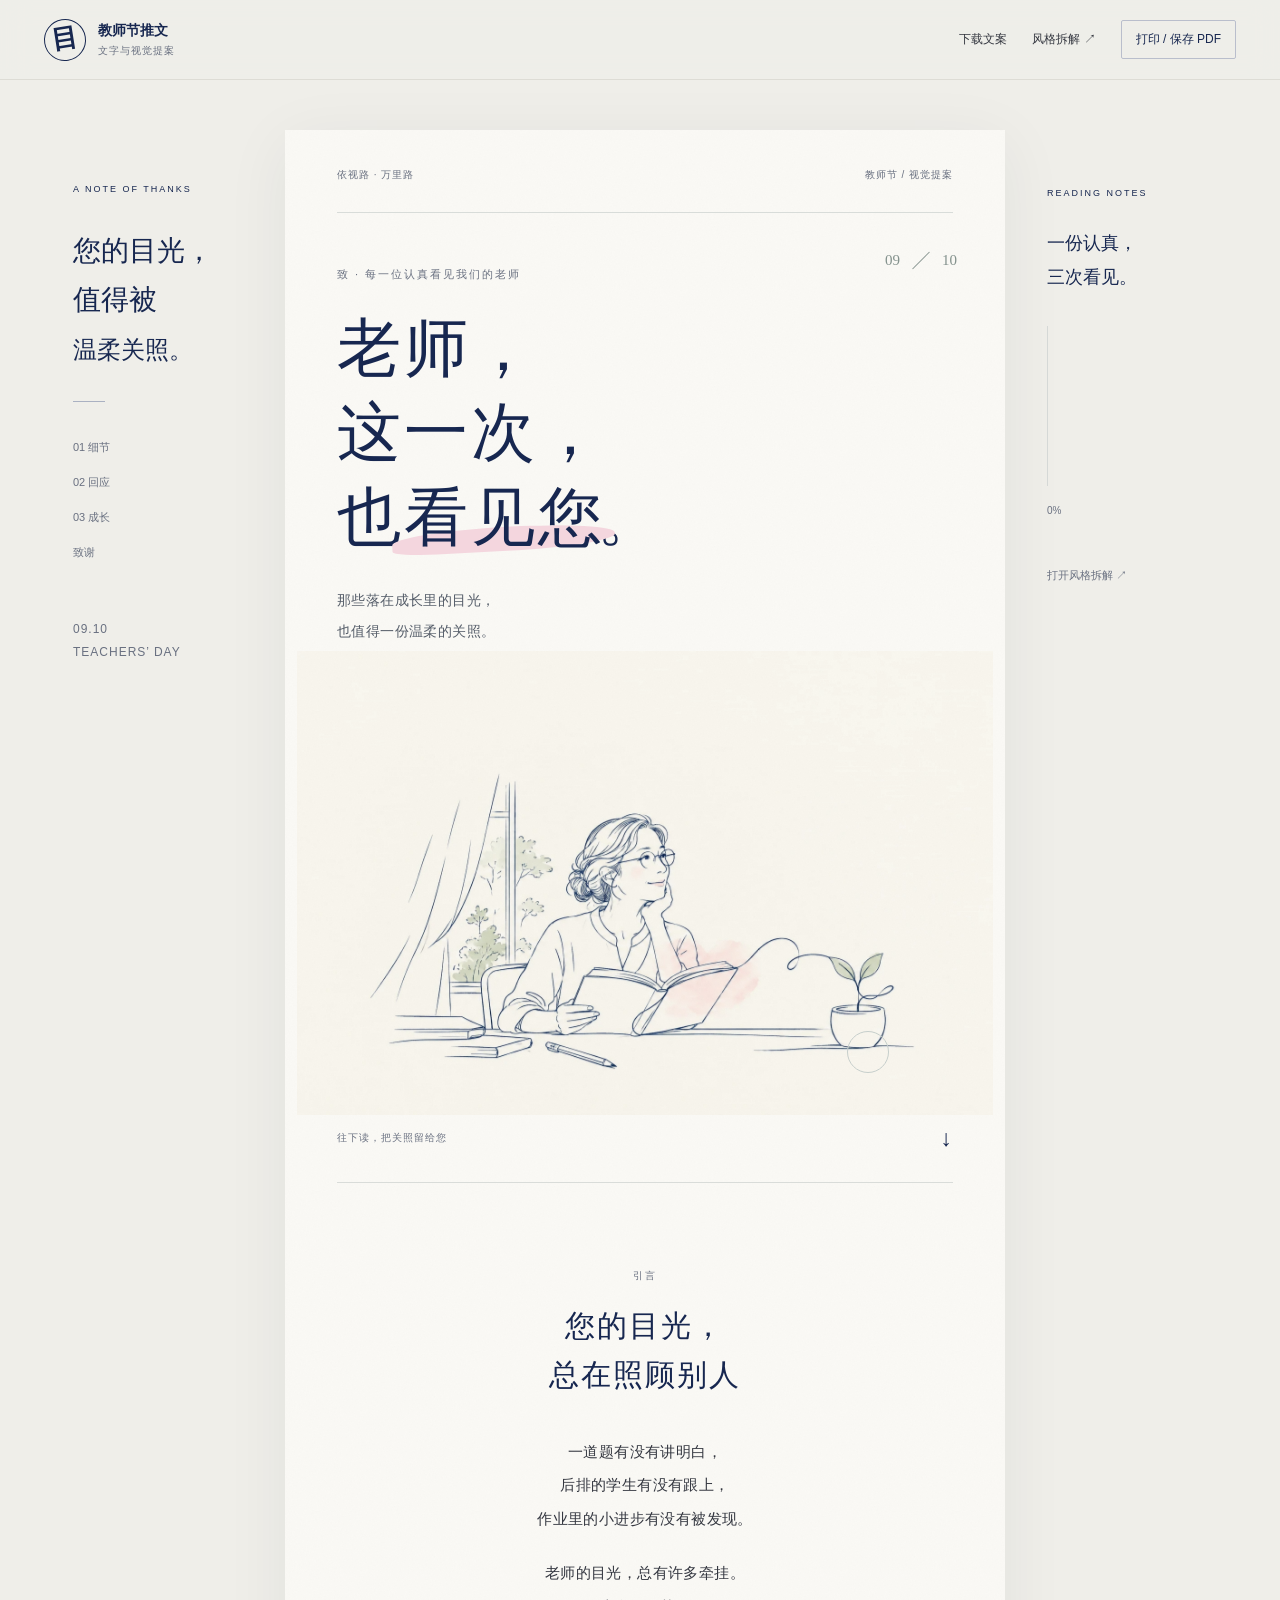
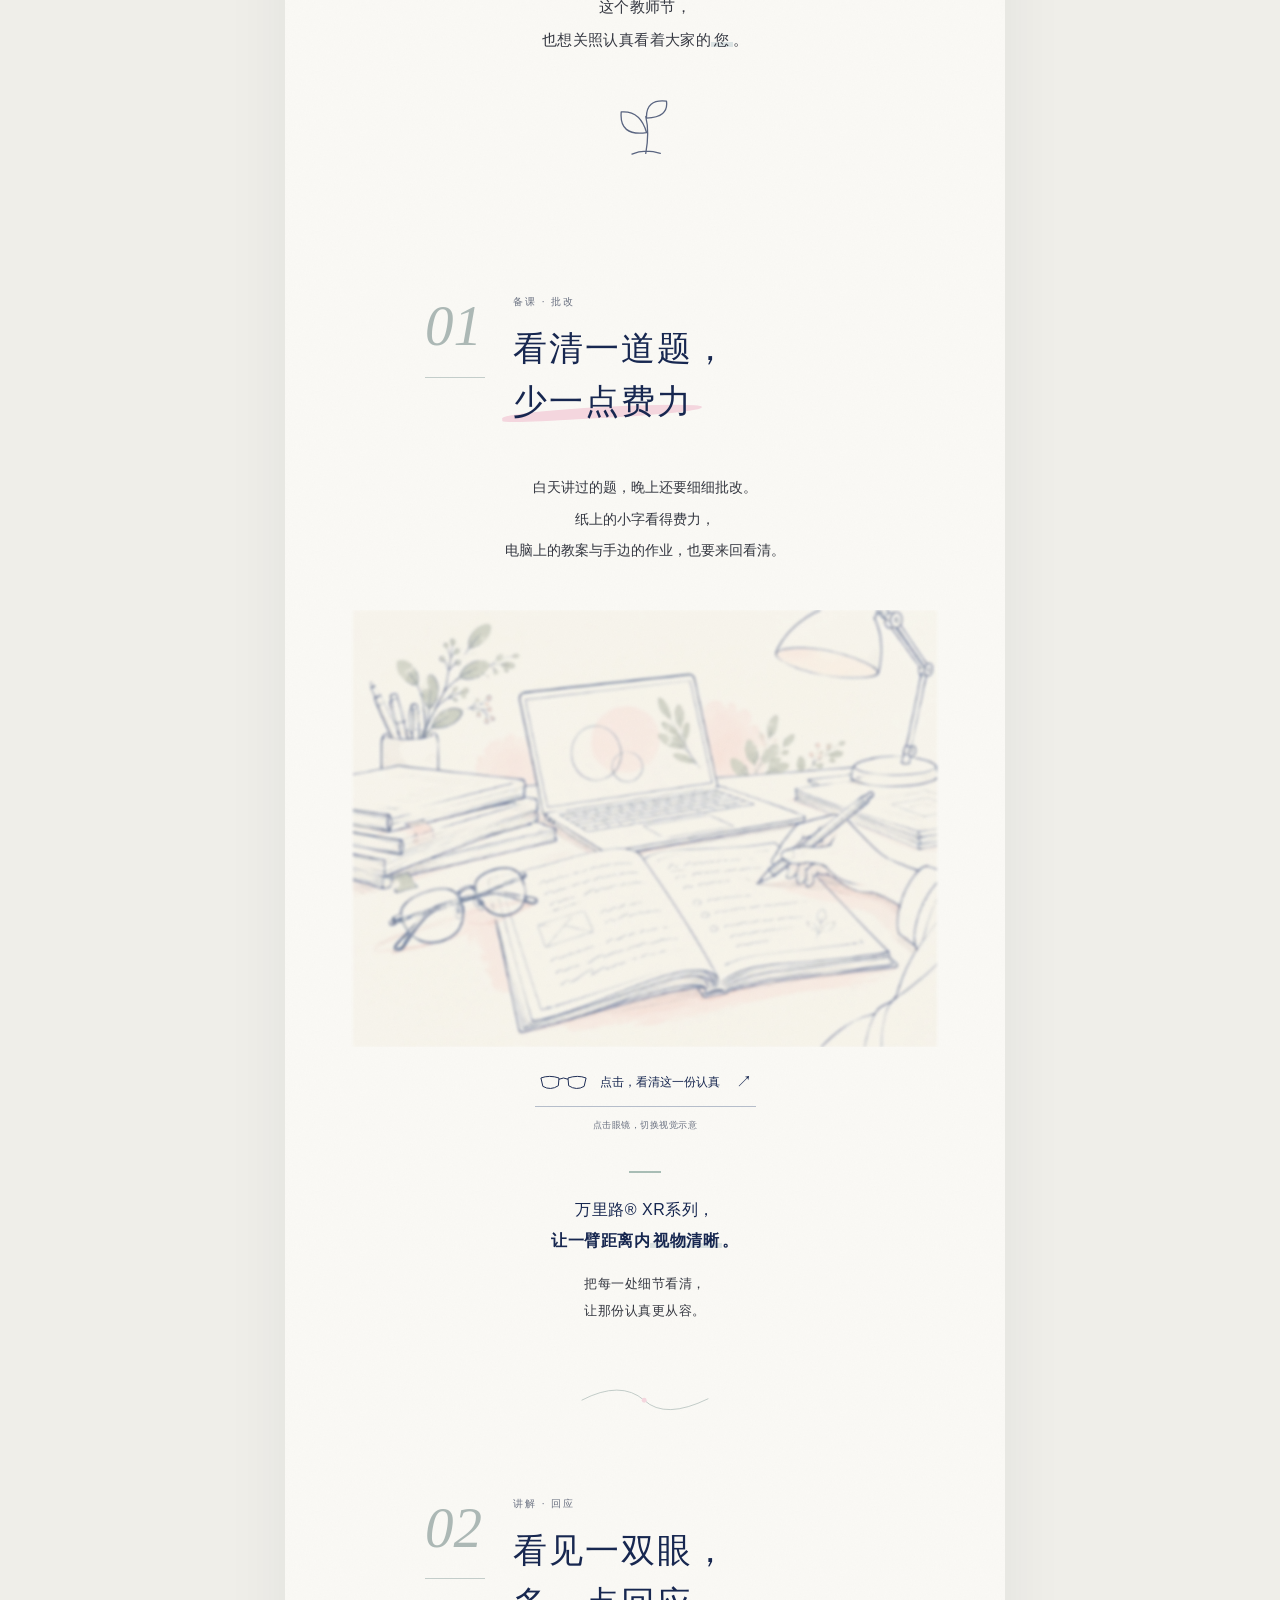
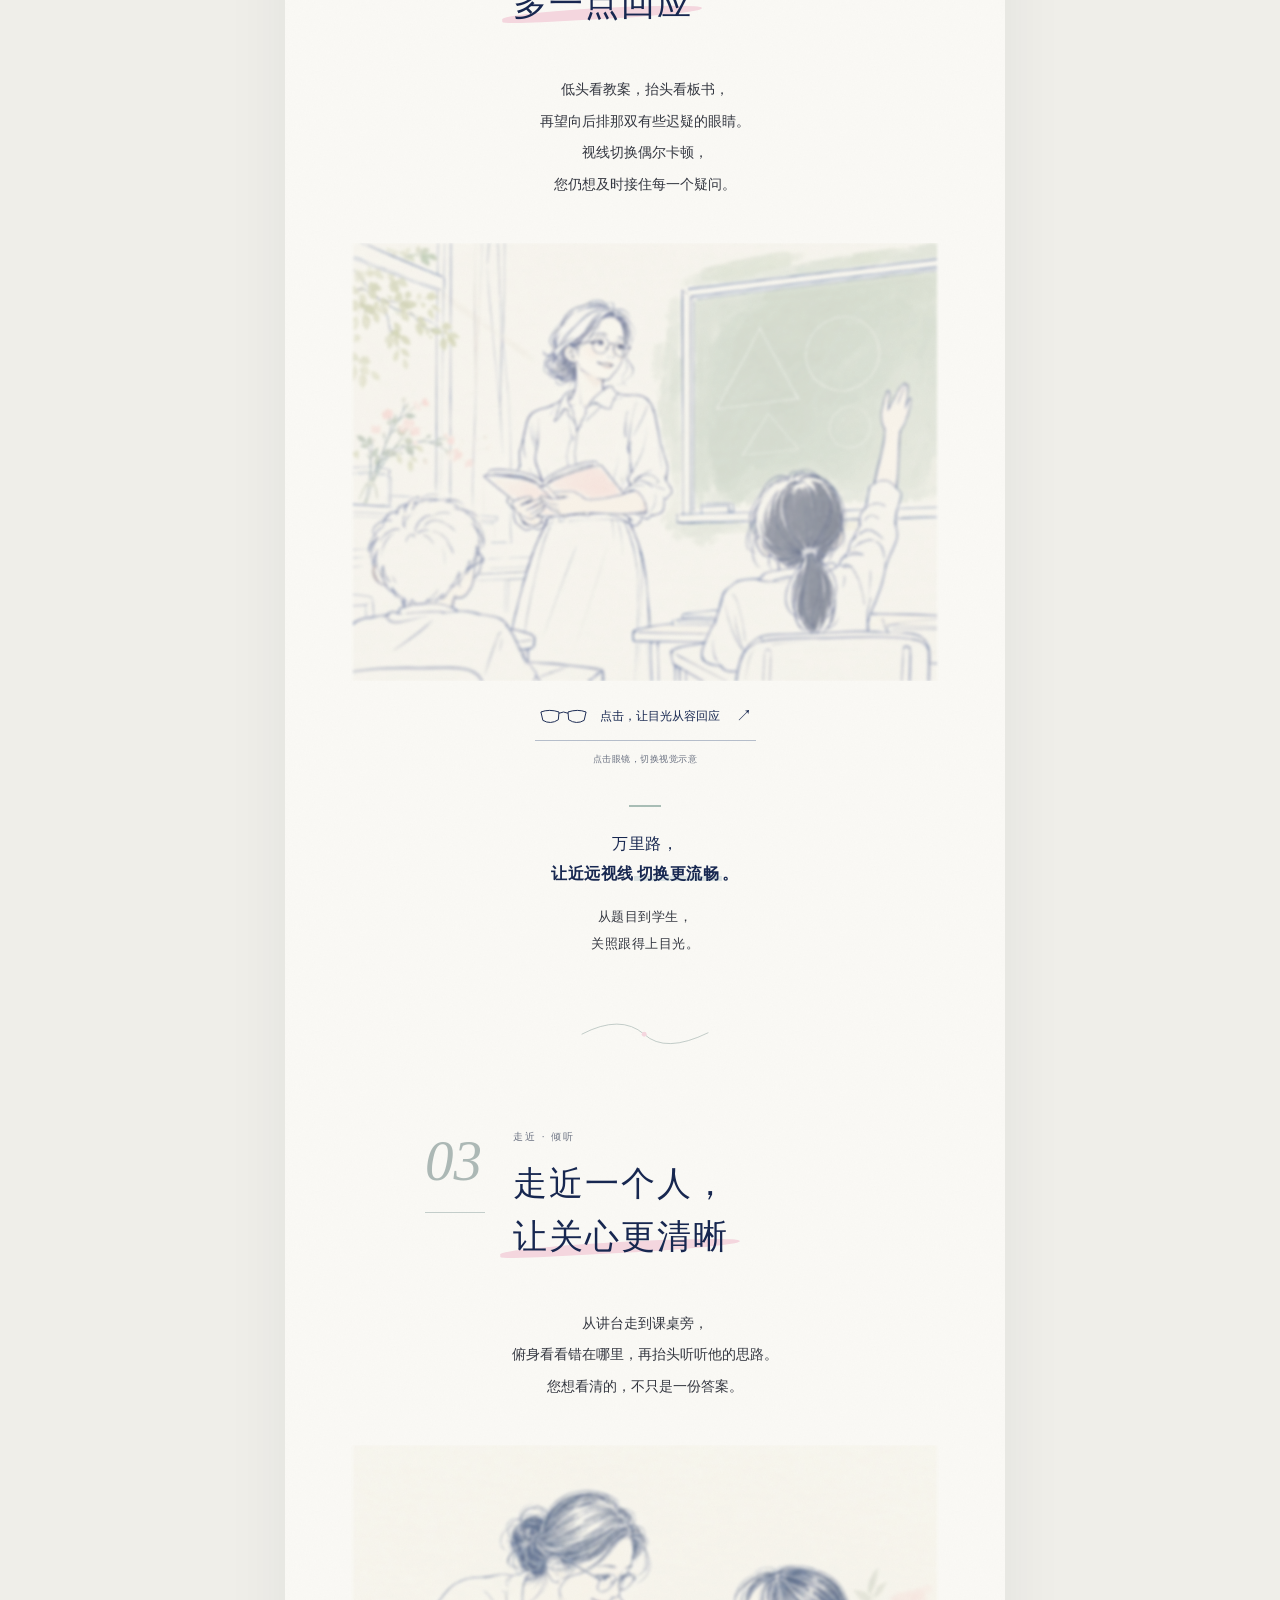
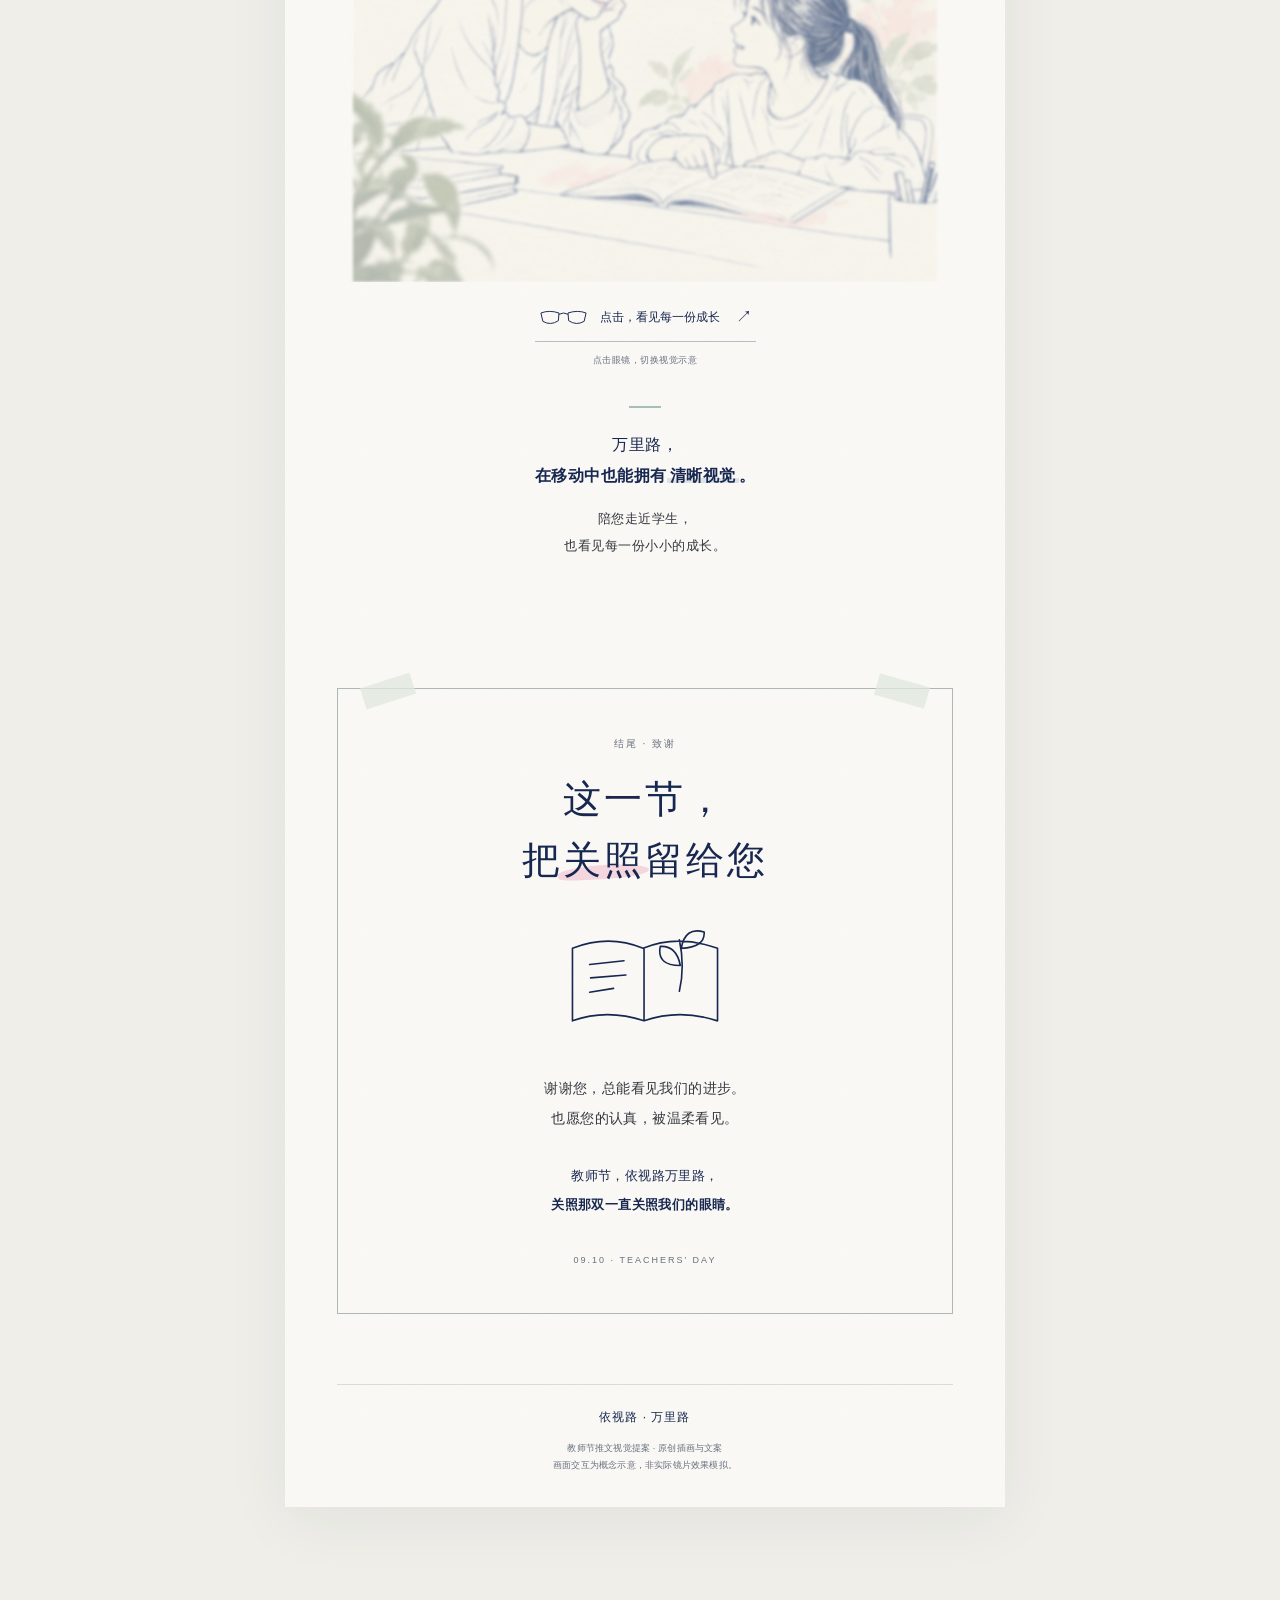
==== index.html @ 5882c9ba "Publish Teachers Day editorial preview" ====
<!doctype html>
<html lang="zh-CN">
<head><meta charset="utf-8"><meta name="viewport" content="width=device-width,initial-scale=1"><title>老师，这一次，也看见您｜教师节推文视觉提案</title><meta name="description" content="教师节公众号推文视觉提案，以纸感、藏蓝线稿与清晰视野交互，关照一直关照我们的眼睛。"><link rel="stylesheet" href="styles.css"><link rel="icon" href="data:image/svg+xml,%3Csvg xmlns='http://www.w3.org/2000/svg' viewBox='0 0 64 64'%3E%3Crect width='64' height='64' rx='32' fill='%23172750'/%3E%3Ctext x='32' y='44' text-anchor='middle' font-size='38' fill='%23faf9f5'%3E目%3C/text%3E%3C/svg%3E"><meta property="og:title" content="老师，这一次，也看见您｜教师节推文视觉提案"><meta property="og:description" content="纸感线稿与互动场景，关照那双一直关照我们的眼睛。"><meta property="og:type" content="website"><meta property="og:url" content="https://mon24123.github.io/teachers-day-editorial-preview/"><meta property="og:image" content="https://mon24123.github.io/teachers-day-editorial-preview/assets/hero.png"></head>
<body>
<header class="toolbar"><a class="project" href="index.html"><span class="project-mark">目</span><span>教师节推文<span class="project-sub">文字与视觉提案</span></span></a><nav aria-label="预览工具"><a href="文案.txt" download>下载文案</a><a href="style.html">风格拆解 <span aria-hidden="true">↗</span></a><button type="button" id="print">打印 / 保存 PDF</button></nav></header>
<div class="reading-layout">
<aside class="side-note"><span class="tiny">A NOTE OF THANKS</span><p>您的目光，<br>值得被<br><em>温柔关照。</em></p><span class="side-rule"></span><a href="#chapter-1">01 细节</a><a href="#chapter-2">02 回应</a><a href="#chapter-3">03 成长</a><a href="#closing">致谢</a><span class="side-foot">09.10<br>TEACHERS’ DAY</span></aside>
<main class="paper" id="article">
<section class="cover" aria-labelledby="title">
<div class="article-meta"><span>依视路 · 万里路</span><span>教师节 / 视觉提案</span></div>
<div class="cover-date"><span>09</span><i></i><span>10</span></div>
<p class="eyebrow">致 · 每一位认真看见我们的老师</p>
<h1 id="title">老师，<br>这一次，<br>也<span class="brush">看见您</span><span class="title-dot">。</span></h1>
<p class="cover-deck">那些落在成长里的目光，<br>也值得一份温柔的关照。</p>
<div class="cover-art"><img src="assets/hero.webp" alt="原创线稿插画：戴眼镜的老师在窗边备课，桌上有一本打开的书和一株幼苗。" width="1536" height="1024" fetchpriority="high"><span class="art-circle"></span></div>
<div class="scroll-cue"><span>往下读，把关照留给您</span><span aria-hidden="true">↓</span></div>
</section>
<section class="prologue" aria-labelledby="intro-title">
<span class="section-label">引言</span><h2 id="intro-title">您的目光，<br>总在照顾别人</h2>
<p>一道题有没有讲明白，<br>后排的学生有没有跟上，<br>作业里的小进步有没有被发现。</p>
<p>老师的目光，总有许多牵挂。<br>这个教师节，<br>也想关照认真看着大家的<span class="underline">您</span>。</p>
<div class="doodle sprout" aria-hidden="true"><svg viewBox="0 0 120 90"><path d="M61 80 Q66 52 61 32 M62 53 Q26 58 29 26 Q54 24 62 53 M62 34 Q61 9 88 12 Q91 33 62 34 M43 81 Q59 74 80 80"/></svg></div>
</section>
<section class="chapter" id="chapter-1" aria-labelledby="chapter-title-1">
<div class="chapter-head"><span class="chapter-number">01</span><div><span class="section-label">备课 · 批改</span><h2 id="chapter-title-1">看清一道题，<br><span class="brush small">少一点费力</span></h2></div></div>
<div class="chapter-copy"><p>白天讲过的题，晚上还要细细批改。<br>纸上的小字看得费力，<br>电脑上的教案与手边的作业，也要来回看清。</p></div>
<div class="vision-scene" data-scene="1"><div class="scene-view"><img class="scene-image" src="assets/desk.webp" alt="原创线稿插画：老师的手在作业本上批注，旁边放着备课电脑与教案。" width="1536" height="1024" loading="lazy"><div class="lens-outline" aria-hidden="true"><svg viewBox="0 0 640 430" preserveAspectRatio="none"><path d="M 7 177 C -10 64 120 33 251 51 C 340 63 345 166 302 255 C 257 336 114 348 42 281 C 23 262 11 221 7 177 Z M 633 177 C 650 64 520 33 389 51 C 300 63 295 166 338 255 C 383 336 526 348 598 281 C 617 262 629 221 633 177 Z M 309 117 Q 320 103 331 117"/></svg></div></div><button class="focus-toggle" type="button" aria-pressed="false" aria-label="查看场景一的清晰视野视觉示意"><svg viewBox="0 0 76 26" aria-hidden="true"><path d="M3 6 Q16 1 31 6 L30 18 Q18 26 6 19 Z M45 6 Q60 1 73 6 L70 19 Q58 26 46 18 Z M31 8 Q38 4 45 8"/></svg><span>点击，看清这一份认真</span><span class="toggle-arrow" aria-hidden="true">↗</span></button><span class="scene-caption">点击眼镜，切换视觉示意</span></div>
<div class="benefit"><span class="benefit-marker" aria-hidden="true"></span><p>万里路® XR系列，<br><strong>让一臂距离内<span class="underline">视物清晰</span>。</strong></p><p class="benefit-end">把每一处细节看清，<br>让那份认真更从容。</p></div>
</section>
<div class="interlude" aria-hidden="true"><svg viewBox="0 0 160 40"><path d="M2 20 Q50 -5 79 20 Q105 44 158 18"/><circle cx="79" cy="20" r="3"/></svg></div>
<section class="chapter" id="chapter-2" aria-labelledby="chapter-title-2">
<div class="chapter-head"><span class="chapter-number">02</span><div><span class="section-label">讲解 · 回应</span><h2 id="chapter-title-2">看见一双眼，<br><span class="brush small">多一点回应</span></h2></div></div>
<div class="chapter-copy"><p>低头看教案，抬头看板书，<br>再望向后排那双有些迟疑的眼睛。<br>视线切换偶尔卡顿，<br>您仍想及时接住每一个疑问。</p></div>
<div class="vision-scene" data-scene="2"><div class="scene-view"><img class="scene-image" src="assets/classroom.webp" alt="原创线稿插画：老师从教案抬起头，关注课堂后排举手的学生。" width="1536" height="1024" loading="lazy"><div class="lens-outline" aria-hidden="true"><svg viewBox="0 0 640 430" preserveAspectRatio="none"><path d="M 7 177 C -10 64 120 33 251 51 C 340 63 345 166 302 255 C 257 336 114 348 42 281 C 23 262 11 221 7 177 Z M 633 177 C 650 64 520 33 389 51 C 300 63 295 166 338 255 C 383 336 526 348 598 281 C 617 262 629 221 633 177 Z M 309 117 Q 320 103 331 117"/></svg></div></div><button class="focus-toggle" type="button" aria-pressed="false" aria-label="查看场景二的清晰视野视觉示意"><svg viewBox="0 0 76 26" aria-hidden="true"><path d="M3 6 Q16 1 31 6 L30 18 Q18 26 6 19 Z M45 6 Q60 1 73 6 L70 19 Q58 26 46 18 Z M31 8 Q38 4 45 8"/></svg><span>点击，让目光从容回应</span><span class="toggle-arrow" aria-hidden="true">↗</span></button><span class="scene-caption">点击眼镜，切换视觉示意</span></div>
<div class="benefit"><span class="benefit-marker" aria-hidden="true"></span><p>万里路，<br><strong>让近远视线<span class="underline">切换更流畅</span>。</strong></p><p class="benefit-end">从题目到学生，<br>关照跟得上目光。</p></div>
</section>
<div class="interlude" aria-hidden="true"><svg viewBox="0 0 160 40"><path d="M2 20 Q50 -5 79 20 Q105 44 158 18"/><circle cx="79" cy="20" r="3"/></svg></div>
<section class="chapter" id="chapter-3" aria-labelledby="chapter-title-3">
<div class="chapter-head"><span class="chapter-number">03</span><div><span class="section-label">走近 · 倾听</span><h2 id="chapter-title-3">走近一个人，<br><span class="brush small">让关心更清晰</span></h2></div></div>
<div class="chapter-copy"><p>从讲台走到课桌旁，<br>俯身看看错在哪里，再抬头听听他的思路。<br>您想看清的，不只是一份答案。</p></div>
<div class="vision-scene" data-scene="3"><div class="scene-view"><img class="scene-image" src="assets/conversation.webp" alt="原创线稿插画：老师走到学生桌边，倾听学生对题目的思路。" width="1536" height="1024" loading="lazy"><div class="lens-outline" aria-hidden="true"><svg viewBox="0 0 640 430" preserveAspectRatio="none"><path d="M 7 177 C -10 64 120 33 251 51 C 340 63 345 166 302 255 C 257 336 114 348 42 281 C 23 262 11 221 7 177 Z M 633 177 C 650 64 520 33 389 51 C 300 63 295 166 338 255 C 383 336 526 348 598 281 C 617 262 629 221 633 177 Z M 309 117 Q 320 103 331 117"/></svg></div></div><button class="focus-toggle" type="button" aria-pressed="false" aria-label="查看场景三的清晰视野视觉示意"><svg viewBox="0 0 76 26" aria-hidden="true"><path d="M3 6 Q16 1 31 6 L30 18 Q18 26 6 19 Z M45 6 Q60 1 73 6 L70 19 Q58 26 46 18 Z M31 8 Q38 4 45 8"/></svg><span>点击，看见每一份成长</span><span class="toggle-arrow" aria-hidden="true">↗</span></button><span class="scene-caption">点击眼镜，切换视觉示意</span></div>
<div class="benefit"><span class="benefit-marker" aria-hidden="true"></span><p>万里路，<br><strong>在移动中也能拥有<span class="underline">清晰视觉</span>。</strong></p><p class="benefit-end">陪您走近学生，<br>也看见每一份小小的成长。</p></div>
</section>
<section class="closing" id="closing" aria-labelledby="closing-title"><div class="closing-frame"><span class="section-label">结尾 · 致谢</span><h2 id="closing-title">这一节，<br>把<span class="brush">关照</span>留给您</h2><div class="doodle"><svg viewBox="0 0 220 140"><path d="M34 37 Q72 22 108 37 Q144 22 186 37 L186 113 Q146 100 109 113 Q70 100 34 113 Z M109 38 L109 113 M52 54 L88 50 M53 68 L90 65 M52 83 L77 79 M146 82 Q152 56 146 28 M147 55 Q122 55 126 35 Q143 34 147 55 M148 37 Q152 14 172 20 Q173 36 148 37"/></svg></div><p>谢谢您，总能看见我们的进步。<br>也愿您的认真，被温柔看见。</p><p class="closing-sign">教师节，依视路万里路，<br><strong>关照那双一直关照我们的眼睛。</strong></p><span class="closing-date">09.10 · TEACHERS’ DAY</span></div></section>
<footer class="article-footer"><span>依视路 · 万里路</span><p>教师节推文视觉提案 · 原创插画与文案<br>画面交互为概念示意，非实际镜片效果模拟。</p></footer>
</main><aside class="right-note"><span class="tiny">READING NOTES</span><p>一份认真，<br>三次看见。</p><div class="progress-line"><span id="progress"></span></div><span id="percent">0%</span><a class="style-link" href="style.html">打开风格拆解 ↗</a></aside></div>
<div class="toast" role="status" aria-live="polite" id="toast"></div><script src="app.js"></script>
</body></html>
---- styles.css ----
:root{--paper:#faf9f5;--canvas:#efeee9;--navy:#172750;--ink:#343740;--muted:#697080;--pink:#f4d6de;--sage:#d5e1d6;--rule:#d9dcd9;--body:'PingFang SC','Microsoft YaHei',sans-serif;--display:'Songti SC','STSong','Noto Serif CJK SC',serif;--hand:'Kaiti SC','STKaiti','KaiTi',serif;--column:720px}
*{box-sizing:border-box}html{scroll-behavior:smooth;scroll-padding-top:94px}body{margin:0;background:var(--canvas);color:var(--ink);font-family:var(--body);-webkit-font-smoothing:antialiased}a{color:inherit;text-decoration:none}button{font:inherit}button,a{-webkit-tap-highlight-color:transparent}button:focus-visible,a:focus-visible{outline:3px solid #506b9e;outline-offset:5px}::selection{background:var(--pink);color:var(--navy)}.toolbar{height:80px;background:rgba(239,238,233,.94);border-bottom:1px solid #dddcd5;display:flex;justify-content:space-between;align-items:center;padding:0 44px;position:sticky;top:0;z-index:20;backdrop-filter:blur(14px)}.project{display:flex;align-items:center;gap:12px;font-size:14px;color:var(--navy);font-weight:600}.project-mark{font-family:var(--display);font-size:26px;border:1px solid var(--navy);border-radius:50%;width:42px;height:42px;text-align:center;line-height:38px;transform:rotate(-9deg)}.project-sub{display:block;font-size:10px;color:var(--muted);font-weight:400;margin-top:4px;letter-spacing:1px}.toolbar nav{display:flex;gap:25px;align-items:center;font-size:12px}.toolbar nav a{padding:10px 0}.toolbar button{cursor:pointer;border:1px solid #b9becc;background:transparent;border-radius:2px;padding:10px 14px;color:var(--navy);font-size:12px}.toolbar nav a:hover{color:#486289}.reading-layout{display:grid;grid-template-columns:170px minmax(0,var(--column)) 160px;gap:42px;justify-content:center;padding:50px 32px 100px;align-items:start}.paper{background-color:var(--paper);background-image:url('assets/paper.svg');box-shadow:0 12px 60px #242a3810;overflow:hidden;position:relative}.side-note,.right-note{position:sticky;top:150px;color:var(--navy);padding-top:28px}.tiny{font-size:9px;letter-spacing:2px}.side-note>p{font:28px/1.75 var(--display);margin:30px 0 24px}.side-note em{font-style:normal;font-size:24px}.side-rule{display:block;width:32px;height:1px;background:#aab1c2;margin:28px 0}.side-note>a{display:block;padding:10px 0;font-size:11px;color:var(--muted)}.side-note>a:hover{color:var(--navy)}.side-foot{font:12px/1.9 var(--body);letter-spacing:1px;display:block;margin-top:48px;color:var(--muted)}.right-note{padding-top:32px}.right-note>p{font:18px/1.9 var(--display);margin:26px 0}.progress-line{height:160px;background:#d5d8d6;width:1px;position:relative;margin:32px 0 14px}.progress-line>span{display:block;position:absolute;top:0;left:-1px;width:3px;background:var(--navy);height:0}.right-note #percent{font-size:10px;color:var(--muted)}.style-link{display:block;margin-top:50px;font-size:11px;color:var(--muted)}.cover{padding:38px 52px 0;position:relative}.article-meta{display:flex;justify-content:space-between;font-size:10px;letter-spacing:1px;color:var(--muted);padding-bottom:30px;border-bottom:1px solid #d8dcd9}.cover-date{position:absolute;right:48px;top:122px;display:flex;align-items:center;gap:9px;color:#84928d;font:15px var(--display)}.cover-date i{width:24px;height:1px;background:#84928d;transform:rotate(-45deg)}.eyebrow{margin:54px 0 25px;color:var(--muted);font-size:11px;letter-spacing:2px}.cover h1{font-family:var(--display);font-weight:500;font-size:64px;line-height:1.32;letter-spacing:3px;color:var(--navy);margin:0;position:relative;z-index:2}.brush{display:inline;position:relative;z-index:0;white-space:nowrap}.brush:before{content:'';position:absolute;left:-6%;right:-5%;bottom:2px;height:34%;border-radius:54% 47% 49% 20%;background:var(--pink);transform:rotate(-3deg);z-index:-1}.title-dot{margin-left:-.12em}.cover-deck{font-size:14px;line-height:2.15;letter-spacing:.4px;margin:25px 0 0;color:#555d69}.cover-art{margin:5px -40px -10px;position:relative}.cover-art img{width:100%;height:auto;display:block;mix-blend-mode:multiply}.art-circle{position:absolute;right:15%;bottom:9%;width:42px;height:42px;border:1px solid #c6cecb;border-radius:50%;pointer-events:none}.scroll-cue{display:flex;justify-content:space-between;align-items:center;color:var(--muted);padding:20px 0 30px;font-size:10px;border-bottom:1px solid var(--rule);letter-spacing:1px}.scroll-cue span:last-child{font-size:23px;color:var(--navy)}.prologue{padding:86px 70px 74px;text-align:center;position:relative}.section-label{display:block;font-size:10px;letter-spacing:2px;color:var(--muted);margin-bottom:18px}.prologue h2{font:500 30px/1.65 var(--display);color:var(--navy);letter-spacing:2px;margin:0 0 35px}.prologue p,.chapter-copy p,.closing p{font-size:15px;line-height:2.25;letter-spacing:.4px;margin:20px 0}.underline{background:linear-gradient(transparent 64%,#dbe3e3 64%,#dbe3e3 94%,transparent 94%);padding:0 3px}.doodle{width:150px;margin:32px auto 0}.doodle svg{width:100%;fill:none;stroke:var(--navy);stroke-width:1.7;stroke-linejoin:round;stroke-linecap:round}.sprout{width:92px;margin:35px auto 0;opacity:.7}.chapter{padding:54px 52px 44px}.chapter-head{display:flex;align-items:flex-start;gap:28px;max-width:440px;margin:auto}.chapter-number{font:italic 57px/1.15 var(--display);color:#acb8b5;border-bottom:1px solid #c3cdca;min-width:60px;padding-bottom:18px}.chapter-head .section-label{margin:2px 0 14px}.chapter h2{font:500 34px/1.55 var(--hand);letter-spacing:2px;color:var(--navy);margin:0}.brush.small:before{height:30%}.chapter-copy{text-align:center;padding:24px 0 15px}.chapter-copy p{font-size:14px;margin:20px -7px 10px;letter-spacing:0;line-height:2.25}.vision-scene{position:relative;margin:18px -20px 0;text-align:center}.scene-view{position:relative;overflow:hidden;aspect-ratio:3/2}.scene-image{width:100%;height:100%;display:block;object-fit:contain;filter:blur(1.5px);opacity:.67;mix-blend-mode:multiply;transition:filter .65s,opacity .65s,transform .9s}.lens-outline{position:absolute;inset:0;opacity:0;transform:scale(1.08);transition:opacity .65s,transform .65s;pointer-events:none;padding:18px}.lens-outline svg{width:100%;height:100%;fill:none;stroke:var(--navy);stroke-width:5.5;stroke-linecap:round;stroke-linejoin:round}.vision-scene.is-clear .scene-image{filter:none;opacity:1;transform:scale(.96)}.vision-scene.is-clear .lens-outline{opacity:.95;transform:scale(1)}.focus-toggle{display:flex;align-items:center;justify-content:center;gap:12px;margin:12px auto 0;border:0;border-bottom:1px solid #b5bdca;background:transparent;color:var(--navy);cursor:pointer;font-size:12px;padding:12px 4px;min-height:48px;transition:color .2s}.focus-toggle svg{width:49px;height:23px;fill:none;stroke:currentColor;stroke-width:1.5;stroke-linejoin:round}.focus-toggle:hover{color:#556d8c}.toggle-arrow{margin-left:4px;font-size:16px}.scene-caption{display:block;font-size:9px;color:var(--muted);margin:12px auto 0;letter-spacing:.5px}.benefit{margin:39px auto 0;text-align:center;color:var(--navy);position:relative}.benefit-marker{display:block;width:32px;height:2px;background:#a8bdb5;margin:0 auto 22px}.benefit>p{font-size:16px;line-height:1.9;letter-spacing:.5px;margin:0}.benefit strong{font-weight:600}.benefit p.benefit-end{color:var(--ink);font-size:13px;line-height:2.05;margin-top:15px}.interlude{width:130px;margin:16px auto 20px}.interlude svg{stroke:#b5c2be;fill:none;stroke-width:1}.interlude circle{fill:var(--pink);stroke:none}.closing{padding:85px 52px 70px}.closing-frame{position:relative;border:1px solid #adb8b6;padding:48px 28px;text-align:center}.closing-frame:before,.closing-frame:after{content:'';position:absolute;width:52px;height:22px;background:#e0e8dfbc;top:-9px;transform:rotate(-18deg);left:24px}.closing-frame:after{left:auto;right:24px;transform:rotate(16deg)}.closing h2{font:500 38px/1.6 var(--hand);color:var(--navy);letter-spacing:3px;margin:18px 0 22px}.closing .doodle{margin-top:18px;width:210px}.closing p{font-size:14px;line-height:2.2;margin:22px 0}.closing p.closing-sign{margin-top:28px;font-size:13px;color:var(--navy)}.closing strong{font-weight:600}.closing-date{font-size:9px;letter-spacing:2px;color:var(--muted);display:block;margin-top:36px}.article-footer{margin:0 52px;padding:24px 0 32px;border-top:1px solid var(--rule);text-align:center;color:var(--navy);font-size:12px;letter-spacing:1px}.article-footer p{font-size:9px;color:var(--muted);letter-spacing:.2px;line-height:1.9;margin:14px 0 0}.toast{position:fixed;bottom:24px;left:50%;transform:translateX(-50%);background:var(--navy);color:white;font-size:12px;padding:12px 18px;opacity:0;pointer-events:none;border-radius:3px;z-index:50}.toast.show{opacity:1}
/* Style notebook */
.notebook{max-width:1120px;margin:70px auto 90px;padding:0 38px}.notebook-header .eyebrow{margin:0 0 18px}.notebook h1{font:500 52px/1.4 var(--display);color:var(--navy);margin:0 0 24px}.notebook-header>p:last-child{max-width:600px;font-size:15px;line-height:2;color:#57606b}.notebook-section{margin-top:70px;border-top:1px solid #cdd2cf;padding-top:28px}.notebook-section h2{font:500 27px var(--display);color:var(--navy);margin:0 0 26px}.swatches{display:grid;grid-template-columns:repeat(5,1fr);gap:18px}.swatch-box{height:104px;border:1px solid #d0d3ce}.swatches p{font-size:12px;color:var(--navy);line-height:1.9}.swatches code{font-size:11px;color:var(--muted)}.principles{display:grid;grid-template-columns:1fr 1fr;gap:38px 58px}.principle-number{font:italic 28px var(--display);color:#a0aca6}.principles h3{font:500 21px var(--display);color:var(--navy);margin:12px 0}.principles p,.notebook-section>p{font-size:14px;line-height:2;color:#535d68}.spec-row{display:grid;grid-template-columns:130px 1fr;gap:22px;border-bottom:1px solid #d5d9d4;padding:20px 0}.spec-row dt{font-size:13px;color:var(--navy)}.spec-row dd{margin:0;font-size:13px;line-height:1.9;color:#535d68}.code-block{background:#e7e9e3;padding:24px;font:12px/1.9 ui-monospace,monospace;color:var(--navy);white-space:pre-wrap;overflow-wrap:anywhere}.notebook-preview{background:var(--paper);padding:44px;max-width:640px;margin:28px auto;border:1px solid #dadfd9;text-align:center}.notebook-preview h3{font:500 32px/1.65 var(--hand);color:var(--navy)}.notebook-preview p{font-size:14px;line-height:2}.notebook-preview .doodle{width:120px}.portfolio-demo{padding:36px 0;border-top:1px solid #d6dad3;display:grid;grid-template-columns:1fr 1.4fr;gap:35px}.portfolio-demo>div:first-child{font:500 40px/1.5 var(--display);color:var(--navy)}.portfolio-demo p{font-size:14px;line-height:2;margin:0}.portfolio-demo .mini-kicker{display:block;font:10px/1.8 var(--body);letter-spacing:2px;margin-bottom:20px}.notebook footer{font-size:11px;line-height:1.9;color:var(--muted);margin-top:70px}.notebook footer a{text-decoration:underline;text-underline-offset:4px}
@media(min-width:1500px){.reading-layout{gap:65px}}
@media(max-width:1200px){.reading-layout{grid-template-columns:130px minmax(0,720px);gap:30px}.right-note{display:none}.side-note>p{font-size:24px}.toolbar{padding:0 28px}}
@media(max-width:940px){.reading-layout{display:block;max-width:780px;margin:auto;padding:30px 20px 60px}.side-note{display:none}.toolbar nav{gap:18px}.toolbar{height:70px;padding:0 20px}.paper{width:100%}}
@media(max-width:600px){.toolbar{height:64px;padding:0 14px;gap:12px}.project{font-size:11px;gap:7px}.project-mark{width:31px;height:31px;font-size:20px;line-height:29px}.project-sub{font-size:8px;letter-spacing:.3px}.toolbar nav{gap:13px;font-size:10px}.toolbar nav button{display:none}.reading-layout{padding:0;margin:0}.paper{box-shadow:none}.cover{padding:25px 28px 0}.article-meta{font-size:9px;padding-bottom:23px;letter-spacing:.3px}.cover-date{right:28px;top:110px;font-size:12px}.eyebrow{font-size:9px;margin:43px 0 21px;letter-spacing:1px}.cover h1{font-size:46px;line-height:1.4;letter-spacing:2px}.cover-deck{font-size:12px;line-height:2;margin-top:21px}.cover-art{margin:15px -22px -4px}.art-circle{width:26px;height:26px}.scroll-cue{font-size:9px;padding:16px 0 23px}.prologue{padding:65px 25px 40px}.prologue h2{font-size:27px;line-height:1.65}.prologue p{font-size:13px;line-height:2.25}.chapter{padding:48px 25px 34px}.chapter-head{gap:20px;max-width:340px}.chapter-number{font-size:46px;min-width:51px}.chapter h2{font-size:28px;line-height:1.6;letter-spacing:1px}.section-label{font-size:9px}.chapter-copy{padding:20px 0 10px}.chapter-copy p{font-size:12px;line-height:2.3;margin:13px 0 8px}.vision-scene{margin:15px -18px 0}.lens-outline{padding:11px}.focus-toggle{font-size:10px;gap:9px;margin-top:4px}.focus-toggle svg{width:43px}.scene-caption{font-size:8px}.benefit{margin-top:28px}.benefit>p{font-size:14px}.benefit p.benefit-end{font-size:12px}.interlude{margin:10px auto 2px;width:108px}.closing{padding:65px 25px 48px}.closing-frame{padding:36px 16px}.closing h2{font-size:32px}.closing .doodle{width:170px}.closing p{font-size:12px}.closing p.closing-sign{font-size:11px}.article-footer{margin:0 28px;font-size:11px;padding-bottom:26px}.article-footer p{font-size:8px}.notebook{padding:0 24px;margin-top:45px}.notebook h1{font-size:36px}.notebook-header>p:last-child{font-size:13px}.notebook-section{margin-top:46px}.notebook-section h2{font-size:25px}.swatches{grid-template-columns:repeat(3,1fr);gap:14px}.swatch-box{height:75px}.principles{grid-template-columns:1fr;gap:24px}.spec-row{grid-template-columns:80px 1fr;gap:14px}.notebook-preview{padding:30px 18px}.portfolio-demo{grid-template-columns:1fr;gap:25px}.portfolio-demo>div:first-child{font-size:33px}}
@media(prefers-reduced-motion:reduce){html{scroll-behavior:auto}*{animation:none!important;transition:none!important}}
@media print{body{background:var(--paper)}.toolbar,.side-note,.right-note,.focus-toggle,.scene-caption,.scroll-cue,.toast{display:none!important}.reading-layout{display:block;padding:0}.paper{box-shadow:none;width:100%;max-width:720px;margin:auto}.cover h1{font-size:48px}.cover{padding-top:20px}.cover-art img{max-height:280px;object-fit:contain}.chapter{break-inside:avoid;padding-top:30px}.scene-image{filter:none!important;opacity:1!important;transform:none!important}.lens-outline{display:none}.scene-view{max-height:300px}.prologue{padding-top:40px;padding-bottom:30px}.closing{break-inside:avoid}.notebook{margin:20px auto}a{color:inherit}}
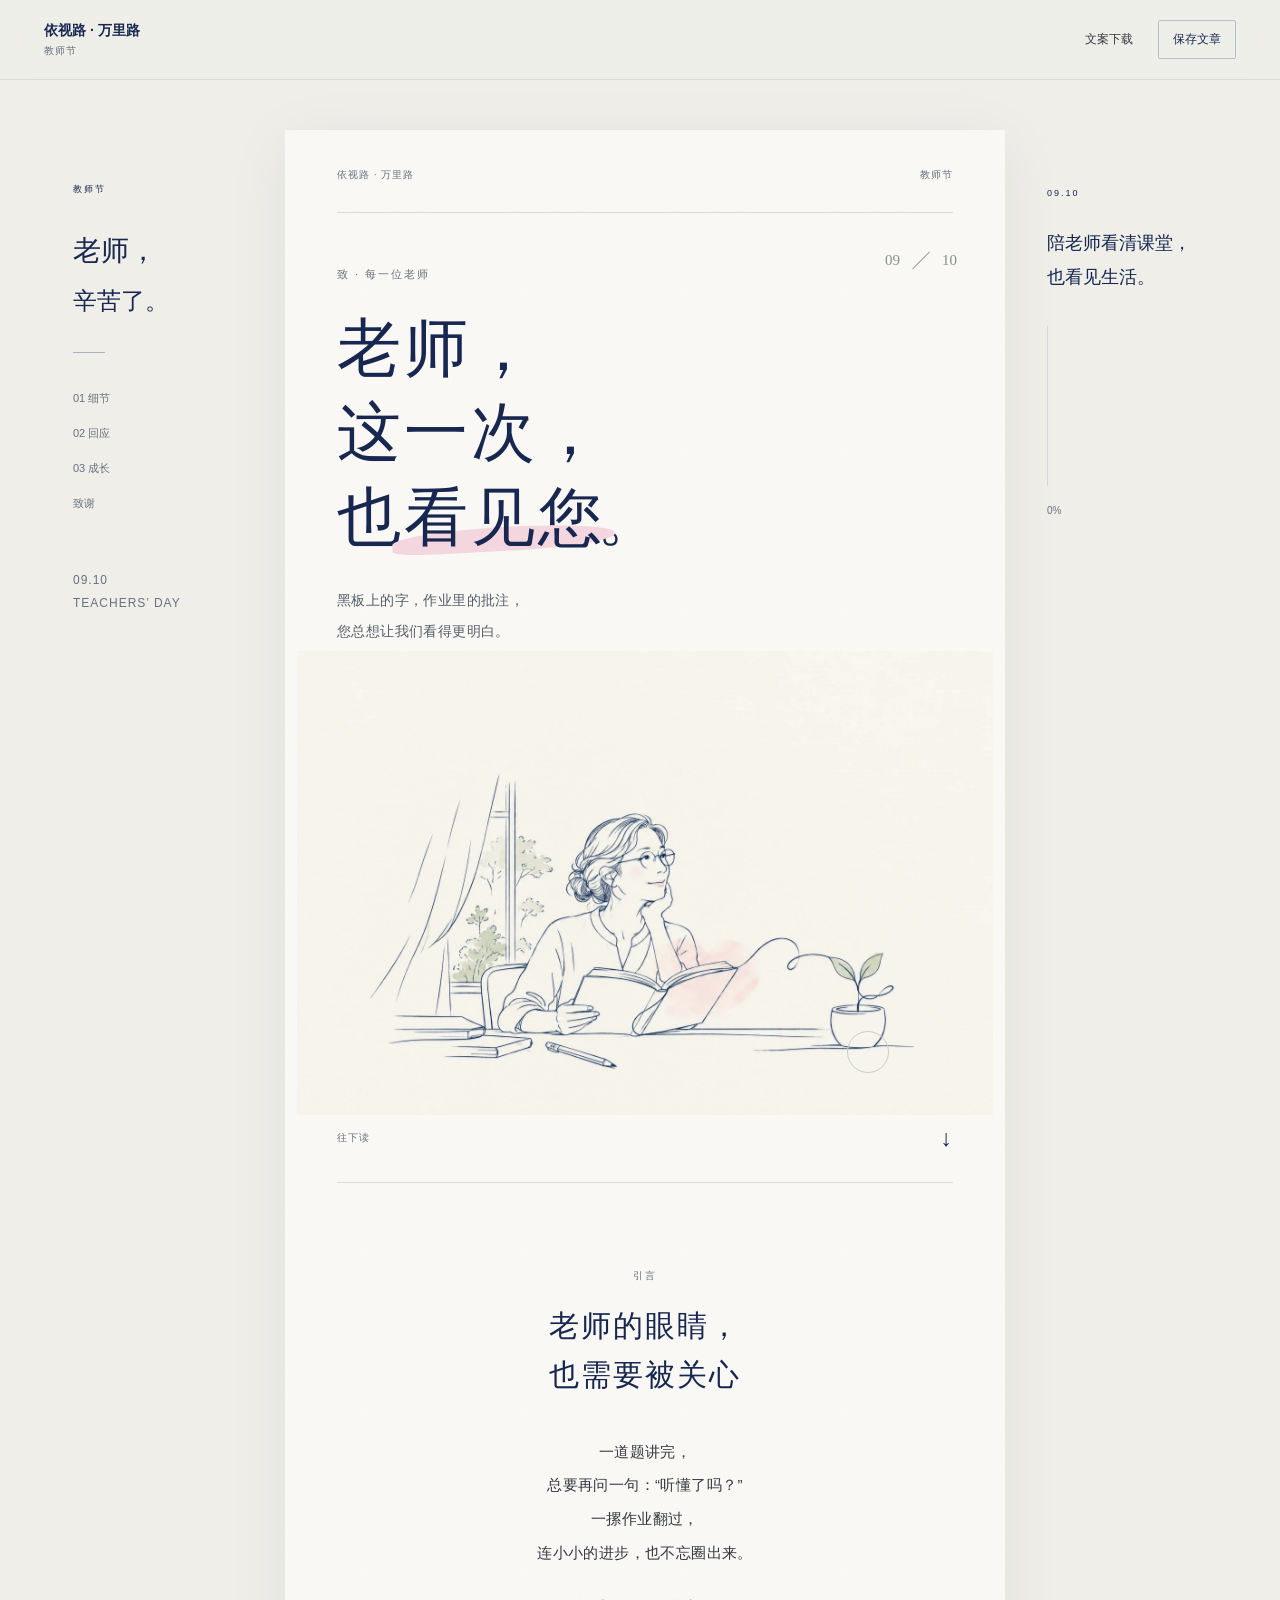
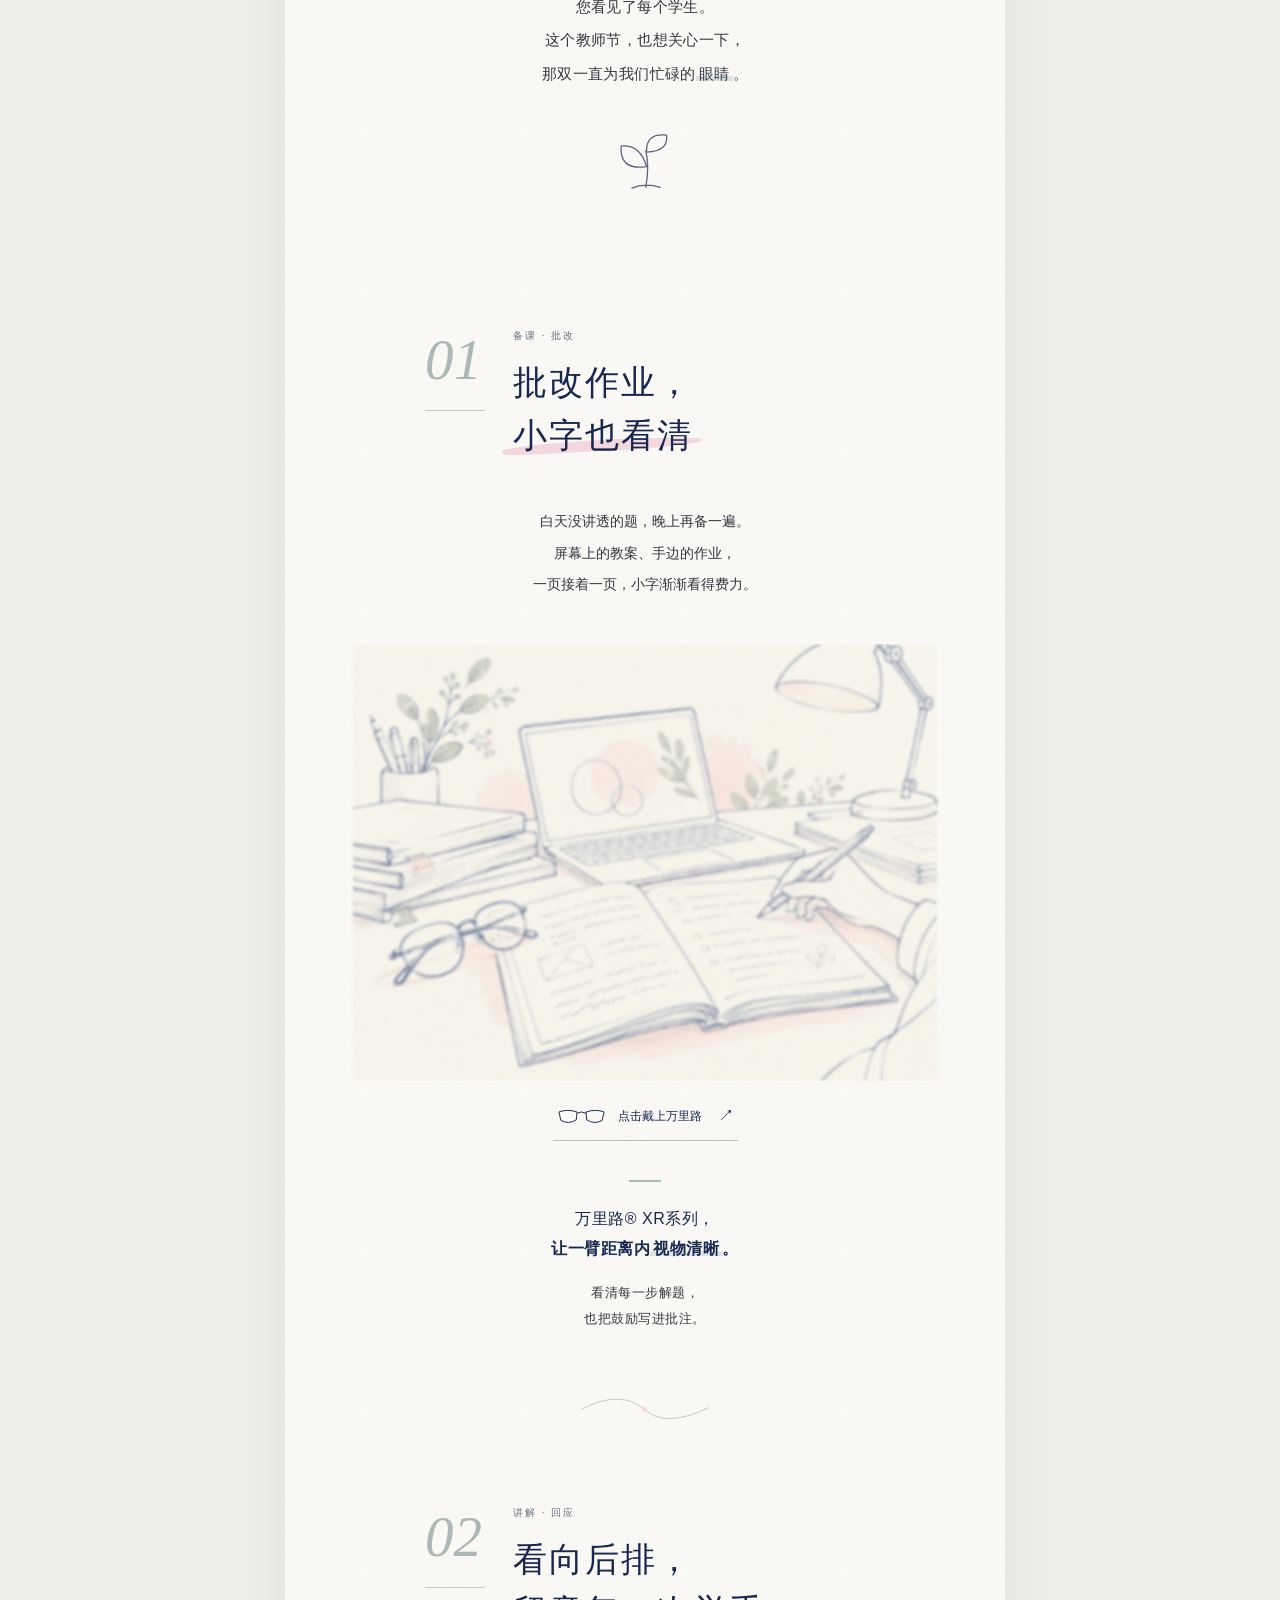
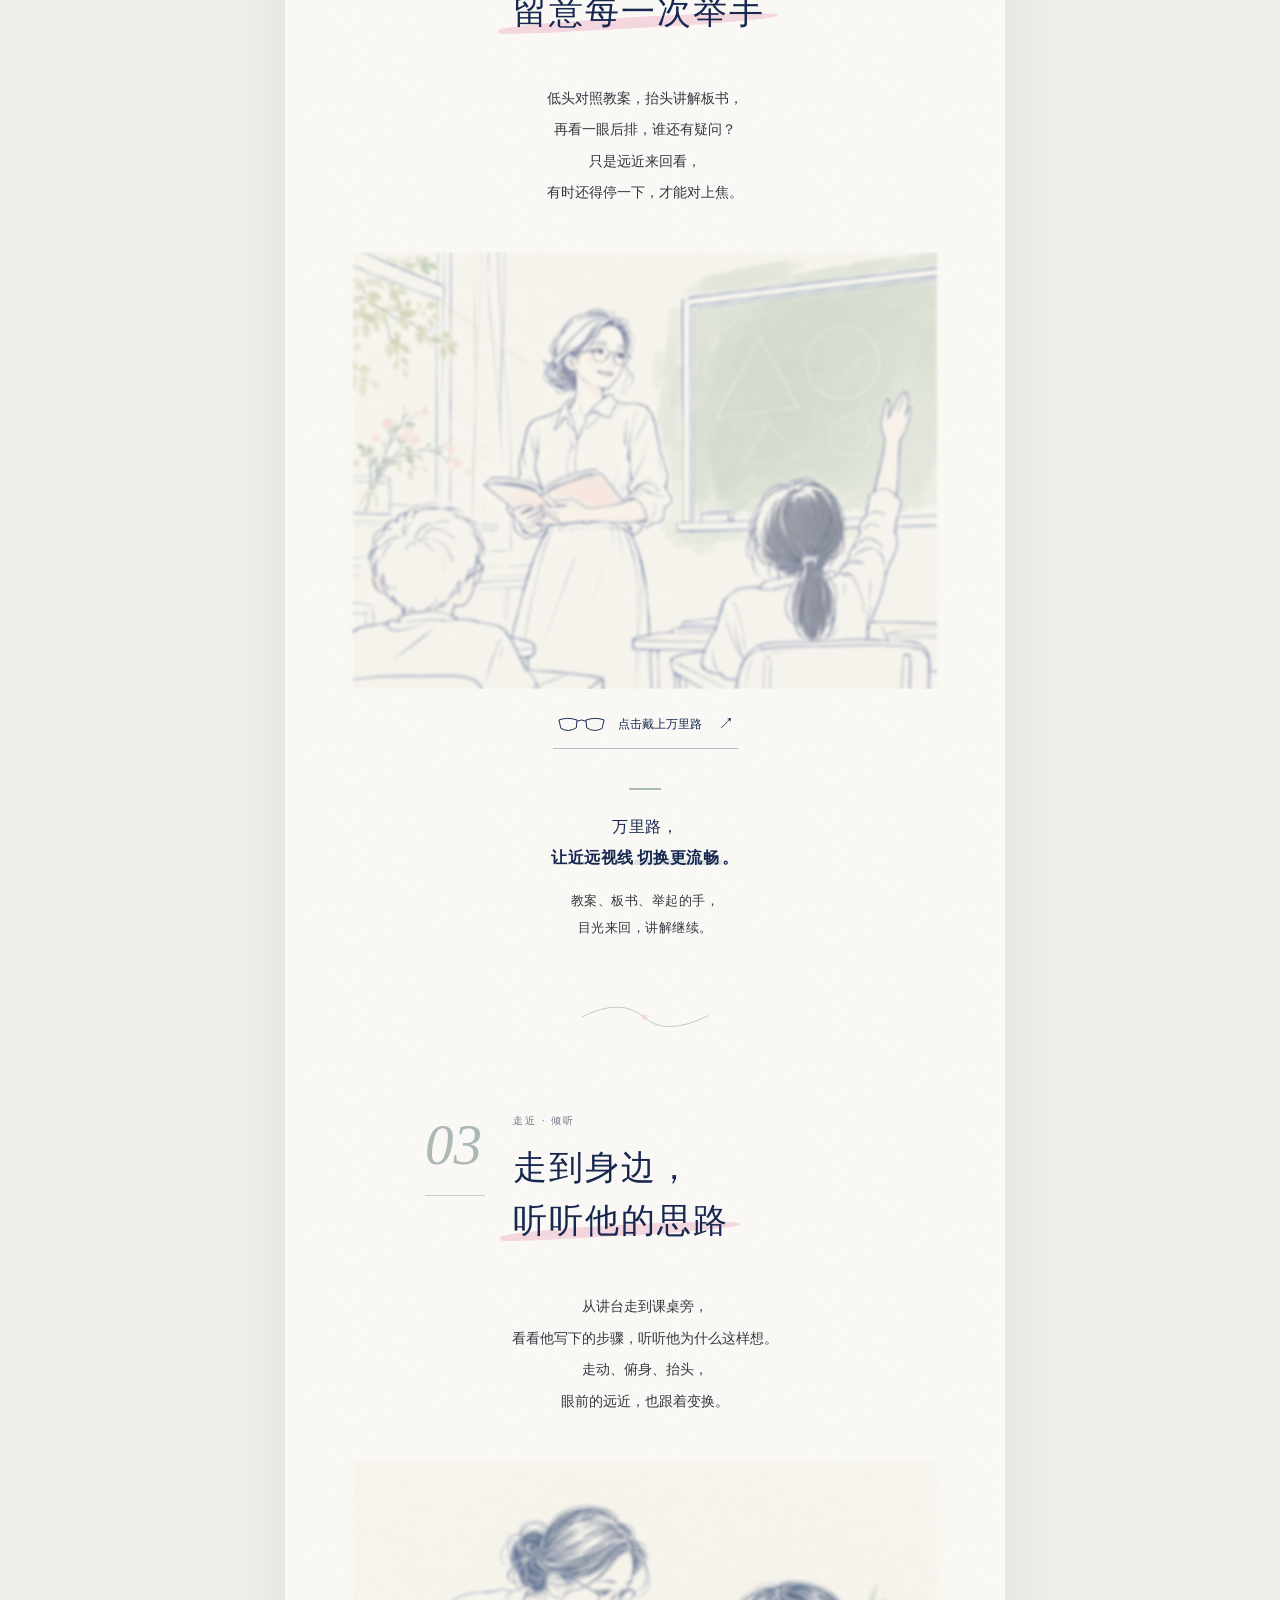
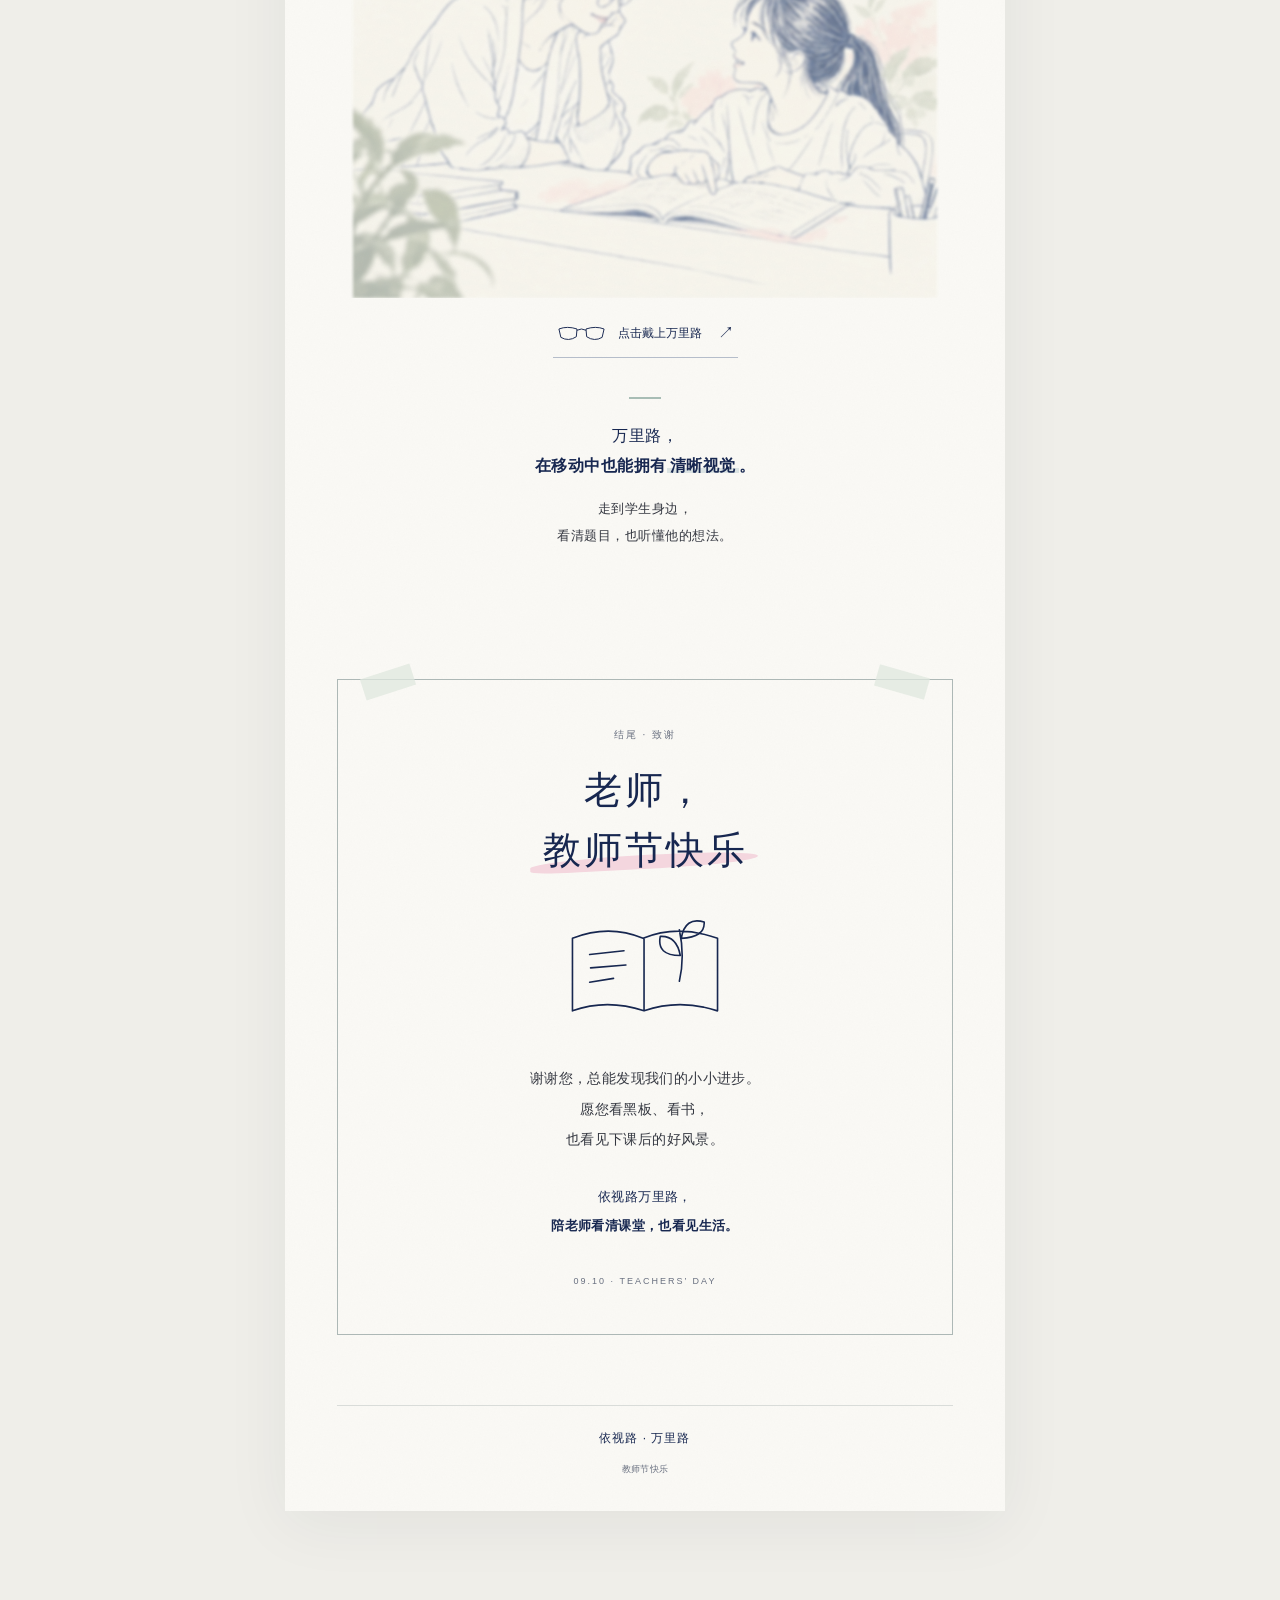
==== commit 579d8509: "Separate reader-facing article from design notebook and add ten examples" ====
--- a/index.html
+++ b/index.html
@@ -1,48 +1,48 @@
 <!doctype html>
 <html lang="zh-CN">
-<head><meta charset="utf-8"><meta name="viewport" content="width=device-width,initial-scale=1"><title>老师，这一次，也看见您｜教师节推文视觉提案</title><meta name="description" content="教师节公众号推文视觉提案，以纸感、藏蓝线稿与清晰视野交互，关照一直关照我们的眼睛。"><link rel="stylesheet" href="styles.css"><link rel="icon" href="data:image/svg+xml,%3Csvg xmlns='http://www.w3.org/2000/svg' viewBox='0 0 64 64'%3E%3Crect width='64' height='64' rx='32' fill='%23172750'/%3E%3Ctext x='32' y='44' text-anchor='middle' font-size='38' fill='%23faf9f5'%3E目%3C/text%3E%3C/svg%3E"><meta property="og:title" content="老师，这一次，也看见您｜教师节推文视觉提案"><meta property="og:description" content="纸感线稿与互动场景，关照那双一直关照我们的眼睛。"><meta property="og:type" content="website"><meta property="og:url" content="https://mon24123.github.io/teachers-day-editorial-preview/"><meta property="og:image" content="https://mon24123.github.io/teachers-day-editorial-preview/assets/hero.png"></head>
+<head><meta charset="utf-8"><meta name="viewport" content="width=device-width,initial-scale=1"><title>老师，这一次，也看见您｜教师节</title><meta name="description" content="教师节，陪老师看清课堂，也看见生活。"><link rel="stylesheet" href="styles.css"><link rel="icon" href="data:image/svg+xml,%3Csvg xmlns='http://www.w3.org/2000/svg' viewBox='0 0 64 64'%3E%3Crect width='64' height='64' rx='32' fill='%23172750'/%3E%3Ctext x='32' y='44' text-anchor='middle' font-size='38' fill='%23faf9f5'%3E目%3C/text%3E%3C/svg%3E"><meta property="og:title" content="老师，这一次，也看见您｜教师节"><meta property="og:description" content="黑板上的字，作业里的批注，老师总想让我们看得更明白。"><meta property="og:type" content="website"><meta property="og:url" content="https://mon24123.github.io/teachers-day-editorial-preview/"><meta property="og:image" content="https://mon24123.github.io/teachers-day-editorial-preview/assets/hero.png"></head>
 <body>
-<header class="toolbar"><a class="project" href="index.html"><span class="project-mark">目</span><span>教师节推文<span class="project-sub">文字与视觉提案</span></span></a><nav aria-label="预览工具"><a href="文案.txt" download>下载文案</a><a href="style.html">风格拆解 <span aria-hidden="true">↗</span></a><button type="button" id="print">打印 / 保存 PDF</button></nav></header>
+<header class="toolbar"><a class="project" href="#article"><span>依视路 · 万里路<span class="project-sub">教师节</span></span></a><nav aria-label="文章工具"><a href="文案.txt" download>文案下载</a><button type="button" id="print">保存文章</button></nav></header>
 <div class="reading-layout">
-<aside class="side-note"><span class="tiny">A NOTE OF THANKS</span><p>您的目光，<br>值得被<br><em>温柔关照。</em></p><span class="side-rule"></span><a href="#chapter-1">01 细节</a><a href="#chapter-2">02 回应</a><a href="#chapter-3">03 成长</a><a href="#closing">致谢</a><span class="side-foot">09.10<br>TEACHERS’ DAY</span></aside>
+<aside class="side-note"><span class="tiny">教师节</span><p>老师，<br><em>辛苦了。</em></p><span class="side-rule"></span><a href="#chapter-1">01 细节</a><a href="#chapter-2">02 回应</a><a href="#chapter-3">03 成长</a><a href="#closing">致谢</a><span class="side-foot">09.10<br>TEACHERS’ DAY</span></aside>
 <main class="paper" id="article">
 <section class="cover" aria-labelledby="title">
-<div class="article-meta"><span>依视路 · 万里路</span><span>教师节 / 视觉提案</span></div>
+<div class="article-meta"><span>依视路 · 万里路</span><span>教师节</span></div>
 <div class="cover-date"><span>09</span><i></i><span>10</span></div>
-<p class="eyebrow">致 · 每一位认真看见我们的老师</p>
+<p class="eyebrow">致 · 每一位老师</p>
 <h1 id="title">老师，<br>这一次，<br>也<span class="brush">看见您</span><span class="title-dot">。</span></h1>
-<p class="cover-deck">那些落在成长里的目光，<br>也值得一份温柔的关照。</p>
+<p class="cover-deck">黑板上的字，作业里的批注，<br>您总想让我们看得更明白。</p>
 <div class="cover-art"><img src="assets/hero.webp" alt="原创线稿插画：戴眼镜的老师在窗边备课，桌上有一本打开的书和一株幼苗。" width="1536" height="1024" fetchpriority="high"><span class="art-circle"></span></div>
-<div class="scroll-cue"><span>往下读，把关照留给您</span><span aria-hidden="true">↓</span></div>
+<div class="scroll-cue"><span>往下读</span><span aria-hidden="true">↓</span></div>
 </section>
 <section class="prologue" aria-labelledby="intro-title">
-<span class="section-label">引言</span><h2 id="intro-title">您的目光，<br>总在照顾别人</h2>
-<p>一道题有没有讲明白，<br>后排的学生有没有跟上，<br>作业里的小进步有没有被发现。</p>
-<p>老师的目光，总有许多牵挂。<br>这个教师节，<br>也想关照认真看着大家的<span class="underline">您</span>。</p>
+<span class="section-label">引言</span><h2 id="intro-title">老师的眼睛，<br>也需要被关心</h2>
+<p>一道题讲完，<br>总要再问一句：“听懂了吗？”<br>一摞作业翻过，<br>连小小的进步，也不忘圈出来。</p>
+<p>您看见了每个学生。<br>这个教师节，也想关心一下，<br>那双一直为我们忙碌的<span class="underline">眼睛</span>。</p>
 <div class="doodle sprout" aria-hidden="true"><svg viewBox="0 0 120 90"><path d="M61 80 Q66 52 61 32 M62 53 Q26 58 29 26 Q54 24 62 53 M62 34 Q61 9 88 12 Q91 33 62 34 M43 81 Q59 74 80 80"/></svg></div>
 </section>
 <section class="chapter" id="chapter-1" aria-labelledby="chapter-title-1">
-<div class="chapter-head"><span class="chapter-number">01</span><div><span class="section-label">备课 · 批改</span><h2 id="chapter-title-1">看清一道题，<br><span class="brush small">少一点费力</span></h2></div></div>
-<div class="chapter-copy"><p>白天讲过的题，晚上还要细细批改。<br>纸上的小字看得费力，<br>电脑上的教案与手边的作业，也要来回看清。</p></div>
-<div class="vision-scene" data-scene="1"><div class="scene-view"><img class="scene-image" src="assets/desk.webp" alt="原创线稿插画：老师的手在作业本上批注，旁边放着备课电脑与教案。" width="1536" height="1024" loading="lazy"><div class="lens-outline" aria-hidden="true"><svg viewBox="0 0 640 430" preserveAspectRatio="none"><path d="M 7 177 C -10 64 120 33 251 51 C 340 63 345 166 302 255 C 257 336 114 348 42 281 C 23 262 11 221 7 177 Z M 633 177 C 650 64 520 33 389 51 C 300 63 295 166 338 255 C 383 336 526 348 598 281 C 617 262 629 221 633 177 Z M 309 117 Q 320 103 331 117"/></svg></div></div><button class="focus-toggle" type="button" aria-pressed="false" aria-label="查看场景一的清晰视野视觉示意"><svg viewBox="0 0 76 26" aria-hidden="true"><path d="M3 6 Q16 1 31 6 L30 18 Q18 26 6 19 Z M45 6 Q60 1 73 6 L70 19 Q58 26 46 18 Z M31 8 Q38 4 45 8"/></svg><span>点击，看清这一份认真</span><span class="toggle-arrow" aria-hidden="true">↗</span></button><span class="scene-caption">点击眼镜，切换视觉示意</span></div>
-<div class="benefit"><span class="benefit-marker" aria-hidden="true"></span><p>万里路® XR系列，<br><strong>让一臂距离内<span class="underline">视物清晰</span>。</strong></p><p class="benefit-end">把每一处细节看清，<br>让那份认真更从容。</p></div>
+<div class="chapter-head"><span class="chapter-number">01</span><div><span class="section-label">备课 · 批改</span><h2 id="chapter-title-1">批改作业，<br><span class="brush small">小字也看清</span></h2></div></div>
+<div class="chapter-copy"><p>白天没讲透的题，晚上再备一遍。<br>屏幕上的教案、手边的作业，<br>一页接着一页，小字渐渐看得费力。</p></div>
+<div class="vision-scene" data-scene="1"><div class="scene-view"><img class="scene-image" src="assets/desk.webp" alt="原创线稿插画：老师的手在作业本上批注，旁边放着备课电脑与教案。" width="1536" height="1024" loading="lazy"><div class="lens-outline" aria-hidden="true"><svg viewBox="0 0 640 430" preserveAspectRatio="none"><path d="M 7 177 C -10 64 120 33 251 51 C 340 63 345 166 302 255 C 257 336 114 348 42 281 C 23 262 11 221 7 177 Z M 633 177 C 650 64 520 33 389 51 C 300 63 295 166 338 255 C 383 336 526 348 598 281 C 617 262 629 221 633 177 Z M 309 117 Q 320 103 331 117"/></svg></div></div><button class="focus-toggle" type="button" aria-pressed="false" aria-label="戴上眼镜看清作业"><svg viewBox="0 0 76 26" aria-hidden="true"><path d="M3 6 Q16 1 31 6 L30 18 Q18 26 6 19 Z M45 6 Q60 1 73 6 L70 19 Q58 26 46 18 Z M31 8 Q38 4 45 8"/></svg><span>点击戴上万里路</span><span class="toggle-arrow" aria-hidden="true">↗</span></button></div>
+<div class="benefit"><span class="benefit-marker" aria-hidden="true"></span><p>万里路® XR系列，<br><strong>让一臂距离内<span class="underline">视物清晰</span>。</strong></p><p class="benefit-end">看清每一步解题，<br>也把鼓励写进批注。</p></div>
 </section>
 <div class="interlude" aria-hidden="true"><svg viewBox="0 0 160 40"><path d="M2 20 Q50 -5 79 20 Q105 44 158 18"/><circle cx="79" cy="20" r="3"/></svg></div>
 <section class="chapter" id="chapter-2" aria-labelledby="chapter-title-2">
-<div class="chapter-head"><span class="chapter-number">02</span><div><span class="section-label">讲解 · 回应</span><h2 id="chapter-title-2">看见一双眼，<br><span class="brush small">多一点回应</span></h2></div></div>
-<div class="chapter-copy"><p>低头看教案，抬头看板书，<br>再望向后排那双有些迟疑的眼睛。<br>视线切换偶尔卡顿，<br>您仍想及时接住每一个疑问。</p></div>
-<div class="vision-scene" data-scene="2"><div class="scene-view"><img class="scene-image" src="assets/classroom.webp" alt="原创线稿插画：老师从教案抬起头，关注课堂后排举手的学生。" width="1536" height="1024" loading="lazy"><div class="lens-outline" aria-hidden="true"><svg viewBox="0 0 640 430" preserveAspectRatio="none"><path d="M 7 177 C -10 64 120 33 251 51 C 340 63 345 166 302 255 C 257 336 114 348 42 281 C 23 262 11 221 7 177 Z M 633 177 C 650 64 520 33 389 51 C 300 63 295 166 338 255 C 383 336 526 348 598 281 C 617 262 629 221 633 177 Z M 309 117 Q 320 103 331 117"/></svg></div></div><button class="focus-toggle" type="button" aria-pressed="false" aria-label="查看场景二的清晰视野视觉示意"><svg viewBox="0 0 76 26" aria-hidden="true"><path d="M3 6 Q16 1 31 6 L30 18 Q18 26 6 19 Z M45 6 Q60 1 73 6 L70 19 Q58 26 46 18 Z M31 8 Q38 4 45 8"/></svg><span>点击，让目光从容回应</span><span class="toggle-arrow" aria-hidden="true">↗</span></button><span class="scene-caption">点击眼镜，切换视觉示意</span></div>
-<div class="benefit"><span class="benefit-marker" aria-hidden="true"></span><p>万里路，<br><strong>让近远视线<span class="underline">切换更流畅</span>。</strong></p><p class="benefit-end">从题目到学生，<br>关照跟得上目光。</p></div>
+<div class="chapter-head"><span class="chapter-number">02</span><div><span class="section-label">讲解 · 回应</span><h2 id="chapter-title-2">看向后排，<br><span class="brush small">留意每一次举手</span></h2></div></div>
+<div class="chapter-copy"><p>低头对照教案，抬头讲解板书，<br>再看一眼后排，谁还有疑问？<br>只是远近来回看，<br>有时还得停一下，才能对上焦。</p></div>
+<div class="vision-scene" data-scene="2"><div class="scene-view"><img class="scene-image" src="assets/classroom.webp" alt="原创线稿插画：老师从教案抬起头，关注课堂后排举手的学生。" width="1536" height="1024" loading="lazy"><div class="lens-outline" aria-hidden="true"><svg viewBox="0 0 640 430" preserveAspectRatio="none"><path d="M 7 177 C -10 64 120 33 251 51 C 340 63 345 166 302 255 C 257 336 114 348 42 281 C 23 262 11 221 7 177 Z M 633 177 C 650 64 520 33 389 51 C 300 63 295 166 338 255 C 383 336 526 348 598 281 C 617 262 629 221 633 177 Z M 309 117 Q 320 103 331 117"/></svg></div></div><button class="focus-toggle" type="button" aria-pressed="false" aria-label="戴上眼镜看看课堂"><svg viewBox="0 0 76 26" aria-hidden="true"><path d="M3 6 Q16 1 31 6 L30 18 Q18 26 6 19 Z M45 6 Q60 1 73 6 L70 19 Q58 26 46 18 Z M31 8 Q38 4 45 8"/></svg><span>点击戴上万里路</span><span class="toggle-arrow" aria-hidden="true">↗</span></button></div>
+<div class="benefit"><span class="benefit-marker" aria-hidden="true"></span><p>万里路，<br><strong>让近远视线<span class="underline">切换更流畅</span>。</strong></p><p class="benefit-end">教案、板书、举起的手，<br>目光来回，讲解继续。</p></div>
 </section>
 <div class="interlude" aria-hidden="true"><svg viewBox="0 0 160 40"><path d="M2 20 Q50 -5 79 20 Q105 44 158 18"/><circle cx="79" cy="20" r="3"/></svg></div>
 <section class="chapter" id="chapter-3" aria-labelledby="chapter-title-3">
-<div class="chapter-head"><span class="chapter-number">03</span><div><span class="section-label">走近 · 倾听</span><h2 id="chapter-title-3">走近一个人，<br><span class="brush small">让关心更清晰</span></h2></div></div>
-<div class="chapter-copy"><p>从讲台走到课桌旁，<br>俯身看看错在哪里，再抬头听听他的思路。<br>您想看清的，不只是一份答案。</p></div>
-<div class="vision-scene" data-scene="3"><div class="scene-view"><img class="scene-image" src="assets/conversation.webp" alt="原创线稿插画：老师走到学生桌边，倾听学生对题目的思路。" width="1536" height="1024" loading="lazy"><div class="lens-outline" aria-hidden="true"><svg viewBox="0 0 640 430" preserveAspectRatio="none"><path d="M 7 177 C -10 64 120 33 251 51 C 340 63 345 166 302 255 C 257 336 114 348 42 281 C 23 262 11 221 7 177 Z M 633 177 C 650 64 520 33 389 51 C 300 63 295 166 338 255 C 383 336 526 348 598 281 C 617 262 629 221 633 177 Z M 309 117 Q 320 103 331 117"/></svg></div></div><button class="focus-toggle" type="button" aria-pressed="false" aria-label="查看场景三的清晰视野视觉示意"><svg viewBox="0 0 76 26" aria-hidden="true"><path d="M3 6 Q16 1 31 6 L30 18 Q18 26 6 19 Z M45 6 Q60 1 73 6 L70 19 Q58 26 46 18 Z M31 8 Q38 4 45 8"/></svg><span>点击，看见每一份成长</span><span class="toggle-arrow" aria-hidden="true">↗</span></button><span class="scene-caption">点击眼镜，切换视觉示意</span></div>
-<div class="benefit"><span class="benefit-marker" aria-hidden="true"></span><p>万里路，<br><strong>在移动中也能拥有<span class="underline">清晰视觉</span>。</strong></p><p class="benefit-end">陪您走近学生，<br>也看见每一份小小的成长。</p></div>
+<div class="chapter-head"><span class="chapter-number">03</span><div><span class="section-label">走近 · 倾听</span><h2 id="chapter-title-3">走到身边，<br><span class="brush small">听听他的思路</span></h2></div></div>
+<div class="chapter-copy"><p>从讲台走到课桌旁，<br>看看他写下的步骤，听听他为什么这样想。<br>走动、俯身、抬头，<br>眼前的远近，也跟着变换。</p></div>
+<div class="vision-scene" data-scene="3"><div class="scene-view"><img class="scene-image" src="assets/conversation.webp" alt="原创线稿插画：老师走到学生桌边，倾听学生对题目的思路。" width="1536" height="1024" loading="lazy"><div class="lens-outline" aria-hidden="true"><svg viewBox="0 0 640 430" preserveAspectRatio="none"><path d="M 7 177 C -10 64 120 33 251 51 C 340 63 345 166 302 255 C 257 336 114 348 42 281 C 23 262 11 221 7 177 Z M 633 177 C 650 64 520 33 389 51 C 300 63 295 166 338 255 C 383 336 526 348 598 281 C 617 262 629 221 633 177 Z M 309 117 Q 320 103 331 117"/></svg></div></div><button class="focus-toggle" type="button" aria-pressed="false" aria-label="戴上眼镜看看桌边交流"><svg viewBox="0 0 76 26" aria-hidden="true"><path d="M3 6 Q16 1 31 6 L30 18 Q18 26 6 19 Z M45 6 Q60 1 73 6 L70 19 Q58 26 46 18 Z M31 8 Q38 4 45 8"/></svg><span>点击戴上万里路</span><span class="toggle-arrow" aria-hidden="true">↗</span></button></div>
+<div class="benefit"><span class="benefit-marker" aria-hidden="true"></span><p>万里路，<br><strong>在移动中也能拥有<span class="underline">清晰视觉</span>。</strong></p><p class="benefit-end">走到学生身边，<br>看清题目，也听懂他的想法。</p></div>
 </section>
-<section class="closing" id="closing" aria-labelledby="closing-title"><div class="closing-frame"><span class="section-label">结尾 · 致谢</span><h2 id="closing-title">这一节，<br>把<span class="brush">关照</span>留给您</h2><div class="doodle"><svg viewBox="0 0 220 140"><path d="M34 37 Q72 22 108 37 Q144 22 186 37 L186 113 Q146 100 109 113 Q70 100 34 113 Z M109 38 L109 113 M52 54 L88 50 M53 68 L90 65 M52 83 L77 79 M146 82 Q152 56 146 28 M147 55 Q122 55 126 35 Q143 34 147 55 M148 37 Q152 14 172 20 Q173 36 148 37"/></svg></div><p>谢谢您，总能看见我们的进步。<br>也愿您的认真，被温柔看见。</p><p class="closing-sign">教师节，依视路万里路，<br><strong>关照那双一直关照我们的眼睛。</strong></p><span class="closing-date">09.10 · TEACHERS’ DAY</span></div></section>
-<footer class="article-footer"><span>依视路 · 万里路</span><p>教师节推文视觉提案 · 原创插画与文案<br>画面交互为概念示意，非实际镜片效果模拟。</p></footer>
-</main><aside class="right-note"><span class="tiny">READING NOTES</span><p>一份认真，<br>三次看见。</p><div class="progress-line"><span id="progress"></span></div><span id="percent">0%</span><a class="style-link" href="style.html">打开风格拆解 ↗</a></aside></div>
+<section class="closing" id="closing" aria-labelledby="closing-title"><div class="closing-frame"><span class="section-label">结尾 · 致谢</span><h2 id="closing-title">老师，<br><span class="brush">教师节快乐</span></h2><div class="doodle"><svg viewBox="0 0 220 140"><path d="M34 37 Q72 22 108 37 Q144 22 186 37 L186 113 Q146 100 109 113 Q70 100 34 113 Z M109 38 L109 113 M52 54 L88 50 M53 68 L90 65 M52 83 L77 79 M146 82 Q152 56 146 28 M147 55 Q122 55 126 35 Q143 34 147 55 M148 37 Q152 14 172 20 Q173 36 148 37"/></svg></div><p>谢谢您，总能发现我们的小小进步。<br>愿您看黑板、看书，<br>也看见下课后的好风景。</p><p class="closing-sign">依视路万里路，<br><strong>陪老师看清课堂，也看见生活。</strong></p><span class="closing-date">09.10 · TEACHERS’ DAY</span></div></section>
+<footer class="article-footer"><span>依视路 · 万里路</span><p>教师节快乐</p></footer>
+</main><aside class="right-note"><span class="tiny">09.10</span><p>陪老师看清课堂，<br>也看见生活。</p><div class="progress-line"><span id="progress"></span></div><span id="percent">0%</span></aside></div>
 <div class="toast" role="status" aria-live="polite" id="toast"></div><script src="app.js"></script>
 </body></html>
--- a/styles.css
+++ b/styles.css
@@ -8,3 +8,6 @@
 @media(max-width:600px){.toolbar{height:64px;padding:0 14px;gap:12px}.project{font-size:11px;gap:7px}.project-mark{width:31px;height:31px;font-size:20px;line-height:29px}.project-sub{font-size:8px;letter-spacing:.3px}.toolbar nav{gap:13px;font-size:10px}.toolbar nav button{display:none}.reading-layout{padding:0;margin:0}.paper{box-shadow:none}.cover{padding:25px 28px 0}.article-meta{font-size:9px;padding-bottom:23px;letter-spacing:.3px}.cover-date{right:28px;top:110px;font-size:12px}.eyebrow{font-size:9px;margin:43px 0 21px;letter-spacing:1px}.cover h1{font-size:46px;line-height:1.4;letter-spacing:2px}.cover-deck{font-size:12px;line-height:2;margin-top:21px}.cover-art{margin:15px -22px -4px}.art-circle{width:26px;height:26px}.scroll-cue{font-size:9px;padding:16px 0 23px}.prologue{padding:65px 25px 40px}.prologue h2{font-size:27px;line-height:1.65}.prologue p{font-size:13px;line-height:2.25}.chapter{padding:48px 25px 34px}.chapter-head{gap:20px;max-width:340px}.chapter-number{font-size:46px;min-width:51px}.chapter h2{font-size:28px;line-height:1.6;letter-spacing:1px}.section-label{font-size:9px}.chapter-copy{padding:20px 0 10px}.chapter-copy p{font-size:12px;line-height:2.3;margin:13px 0 8px}.vision-scene{margin:15px -18px 0}.lens-outline{padding:11px}.focus-toggle{font-size:10px;gap:9px;margin-top:4px}.focus-toggle svg{width:43px}.scene-caption{font-size:8px}.benefit{margin-top:28px}.benefit>p{font-size:14px}.benefit p.benefit-end{font-size:12px}.interlude{margin:10px auto 2px;width:108px}.closing{padding:65px 25px 48px}.closing-frame{padding:36px 16px}.closing h2{font-size:32px}.closing .doodle{width:170px}.closing p{font-size:12px}.closing p.closing-sign{font-size:11px}.article-footer{margin:0 28px;font-size:11px;padding-bottom:26px}.article-footer p{font-size:8px}.notebook{padding:0 24px;margin-top:45px}.notebook h1{font-size:36px}.notebook-header>p:last-child{font-size:13px}.notebook-section{margin-top:46px}.notebook-section h2{font-size:25px}.swatches{grid-template-columns:repeat(3,1fr);gap:14px}.swatch-box{height:75px}.principles{grid-template-columns:1fr;gap:24px}.spec-row{grid-template-columns:80px 1fr;gap:14px}.notebook-preview{padding:30px 18px}.portfolio-demo{grid-template-columns:1fr;gap:25px}.portfolio-demo>div:first-child{font-size:33px}}
 @media(prefers-reduced-motion:reduce){html{scroll-behavior:auto}*{animation:none!important;transition:none!important}}
 @media print{body{background:var(--paper)}.toolbar,.side-note,.right-note,.focus-toggle,.scene-caption,.scroll-cue,.toast{display:none!important}.reading-layout{display:block;padding:0}.paper{box-shadow:none;width:100%;max-width:720px;margin:auto}.cover h1{font-size:48px}.cover{padding-top:20px}.cover-art img{max-height:280px;object-fit:contain}.chapter{break-inside:avoid;padding-top:30px}.scene-image{filter:none!important;opacity:1!important;transform:none!important}.lens-outline{display:none}.scene-view{max-height:300px}.prologue{padding-top:40px;padding-bottom:30px}.closing{break-inside:avoid}.notebook{margin:20px auto}a{color:inherit}}
+/* Personal notebook: ten worked examples, separate from the submitted article. */
+.example-index{display:flex;flex-wrap:wrap;gap:10px 18px;margin:28px 0 50px;font-size:12px;color:var(--navy)}.example-index a{border-bottom:1px solid #bfc8c5;padding:8px 0}.example{padding:42px 0 48px;border-top:1px solid #cfd5ce;scroll-margin-top:100px}.example-heading{display:flex;gap:23px;align-items:flex-start;margin-bottom:25px}.example-heading>span{font:italic 33px/1.2 var(--display);color:#899b94;min-width:42px}.example-heading h3{font:500 24px/1.4 var(--display);color:var(--navy);margin:0 0 8px}.example-heading p{font-size:13px;line-height:1.9;color:#5c666b;margin:0}.sample{background:var(--paper);background-image:url('assets/paper.svg');border:1px solid #d5dbd3;padding:38px;color:var(--navy);overflow:hidden}.sample-kicker{font-size:10px;letter-spacing:1.5px;color:#687c75;display:block;margin:0 0 21px}.sample h4{font:500 32px/1.6 var(--display);margin:0 0 24px;letter-spacing:1px}.sample p{font-size:14px;line-height:2.1;color:#3f4d4c}.sample-cover{max-width:650px;margin:auto;padding:45px 50px 0}.sample-cover h4{font-size:42px;line-height:1.5}.sample-cover img{width:calc(100% + 60px);margin:0 -30px -12px;mix-blend-mode:multiply;display:block}.example-note{font-size:12px!important;line-height:1.9!important;color:#607069!important;margin:17px 0 0!important}.example-controls{display:flex;gap:10px;flex-wrap:wrap;margin:0 0 17px}.example-controls button{padding:10px 17px;border:1px solid #b8c2bd;background:transparent;color:var(--navy);cursor:pointer;font-size:12px}.example-controls button[aria-pressed=true]{background:var(--navy);color:var(--paper);border-color:var(--navy)}.spacing-demo{text-align:center;padding:65px 40px}.spacing-demo h4{margin:20px 0 35px}.spacing-demo .sample-after{margin-top:35px}.spacing-demo.compact{padding:25px 40px}.spacing-demo.compact h4{margin:3px 0 5px}.spacing-demo.compact p{line-height:1.35;margin:6px 0}.spacing-demo.compact .sample-kicker{margin-bottom:4px}.spacing-demo.compact .sample-after{margin-top:3px}.sample-line{width:125px;display:block;margin:24px auto;stroke:#92a49a;fill:none;stroke-width:1}.type-pair,.ending-pair{display:grid;grid-template-columns:1fr 1fr;gap:20px}.sample h4.hand-sample{font-family:var(--hand)}.emphasis-sample{margin-top:20px;text-align:center}.emphasis-sample p{font-size:21px;font-family:var(--display);line-height:2.4}.scene-copy-demo{display:grid;grid-template-columns:1.1fr 1fr;align-items:center;gap:18px}.scene-copy-demo h4{font-size:27px}.scene-copy-demo>img{width:100%;mix-blend-mode:multiply}.scene-copy-demo .sample-benefit{font-weight:600;color:var(--navy);margin-top:27px}.example-details{border-top:1px solid #cbd2cb;margin-top:25px;padding-top:16px;font-size:13px;line-height:1.9}.example-details summary{color:var(--navy);cursor:pointer;padding:5px 0}.example-details p{font-size:13px;line-height:1.9;margin:15px 0;color:#586761}.interaction-demo{max-width:650px;margin:auto;padding:16px 28px 25px}.interaction-demo .vision-scene{margin:0}.portfolio-cover-demo{display:grid;grid-template-columns:1.15fr 1fr;gap:35px;align-items:center;padding:52px 42px}.portfolio-cover-demo h4{font-size:35px}.sample-link{display:inline-block;margin-top:25px;font-size:12px;text-decoration:underline;text-underline-offset:6px;color:var(--navy);border:0;background:none;padding:0;cursor:pointer}.paper-stack{min-height:285px;position:relative;padding:10px}.note-sheet{position:absolute;inset:10px 0;border:1px solid #aebcb1;background:#f0f3ec}.back-sheet{transform:rotate(-9deg)}.front-sheet{transform:rotate(5deg);background:#fffef9;padding:23px 18px;text-align:center}.front-sheet .sample-kicker{font-size:8px}.front-sheet svg{width:100%;fill:none;stroke:var(--navy);stroke-width:1.2;stroke-linecap:round}.paper-caption{font:15px var(--hand);display:block;color:var(--navy)}.process-tabs{display:flex;gap:0;margin:-10px 0 35px;border-bottom:1px solid #bdc8bf}.process-tabs button{font:13px var(--body);background:none;border:0;padding:14px 22px;color:#65756c;cursor:pointer;border-bottom:2px solid transparent}.process-tabs button[aria-selected=true]{color:var(--navy);border-bottom-color:var(--navy)}.process-demo #process-panel{padding:0 20px 12px;min-height:340px}.process-demo h4{font-size:33px}.evidence-slip{border-left:2px solid #a5b7a9;padding:12px 20px;margin-top:30px}.evidence-slip span{font-size:10px;color:#667a6d;display:block;margin-bottom:8px}.evidence-slip strong{font-size:13px;font-weight:500}.before-after{display:grid;grid-template-columns:1fr 1fr;gap:30px;margin:35px 0}.before-after>div{border-top:1px solid #bac7be;padding-top:20px}.before-after span{font:18px var(--hand)}.evidence-places{display:flex;flex-wrap:wrap;gap:12px}.evidence-places span{font-size:12px;background:#edf1e9;border:1px dashed #b1c0b2;padding:18px 25px}.ending-demo{text-align:center;padding:45px 30px}.ending-demo h4{font-family:var(--hand);font-size:31px}.ending-sign{font-size:12px;letter-spacing:1px;display:block;margin-top:28px}.ending-demo #contact-demo{font-size:11px;padding-top:18px}.palette-demo{--demo-ink:#172750;--demo-bg:#faf9f5;--demo-accent:#f4d6de;--demo-muted:#626f80;background-color:var(--demo-bg);text-align:center;padding:55px 30px;transition:background-color .3s,color .3s;color:var(--demo-ink)}.palette-demo[data-theme=green]{--demo-ink:#244837;--demo-bg:#f3f5ec;--demo-accent:#cadcc6;--demo-muted:#557162}.palette-demo[data-theme=mono]{--demo-ink:#292c30;--demo-bg:#f8f8f3;--demo-accent:#d9dcd8;--demo-muted:#62686a}.palette-demo h4,.palette-demo p,.palette-demo .sample-kicker,.palette-label{color:var(--demo-ink)}.palette-brush{background:linear-gradient(transparent 65%,var(--demo-accent) 65%,var(--demo-accent) 94%,transparent 94%)}.palette-label{font-size:11px;display:block;margin-top:23px}.palette-demo .sample-line{stroke:var(--demo-muted)}
+@media(max-width:600px){.example{padding:35px 0}.example-heading{gap:14px}.example-heading h3{font-size:21px}.example-heading p{font-size:12px}.example-heading>span{font-size:29px;min-width:34px}.sample{padding:30px 21px}.sample h4{font-size:27px}.sample p{font-size:12px}.sample-cover{padding:35px 28px 0}.sample-cover h4{font-size:35px}.type-pair,.ending-pair,.scene-copy-demo,.portfolio-cover-demo{grid-template-columns:1fr;gap:18px}.emphasis-sample p{font-size:18px}.scene-copy-demo img{max-width:290px;margin:auto}.portfolio-cover-demo{padding:35px 25px}.paper-stack{width:245px;min-height:275px;margin:18px auto}.process-tabs button{padding:12px 14px;font-size:12px}.process-demo #process-panel{padding:0;min-height:335px}.process-demo h4{font-size:28px}.before-after{gap:18px}.evidence-places span{padding:14px 12px}.spacing-demo{padding:50px 22px}.spacing-demo.compact{padding:20px 22px}.example-index{gap:8px 15px;font-size:11px}.interaction-demo{padding:12px 15px 23px}.example-controls button{padding:10px 13px}.palette-demo{padding:45px 22px}}
